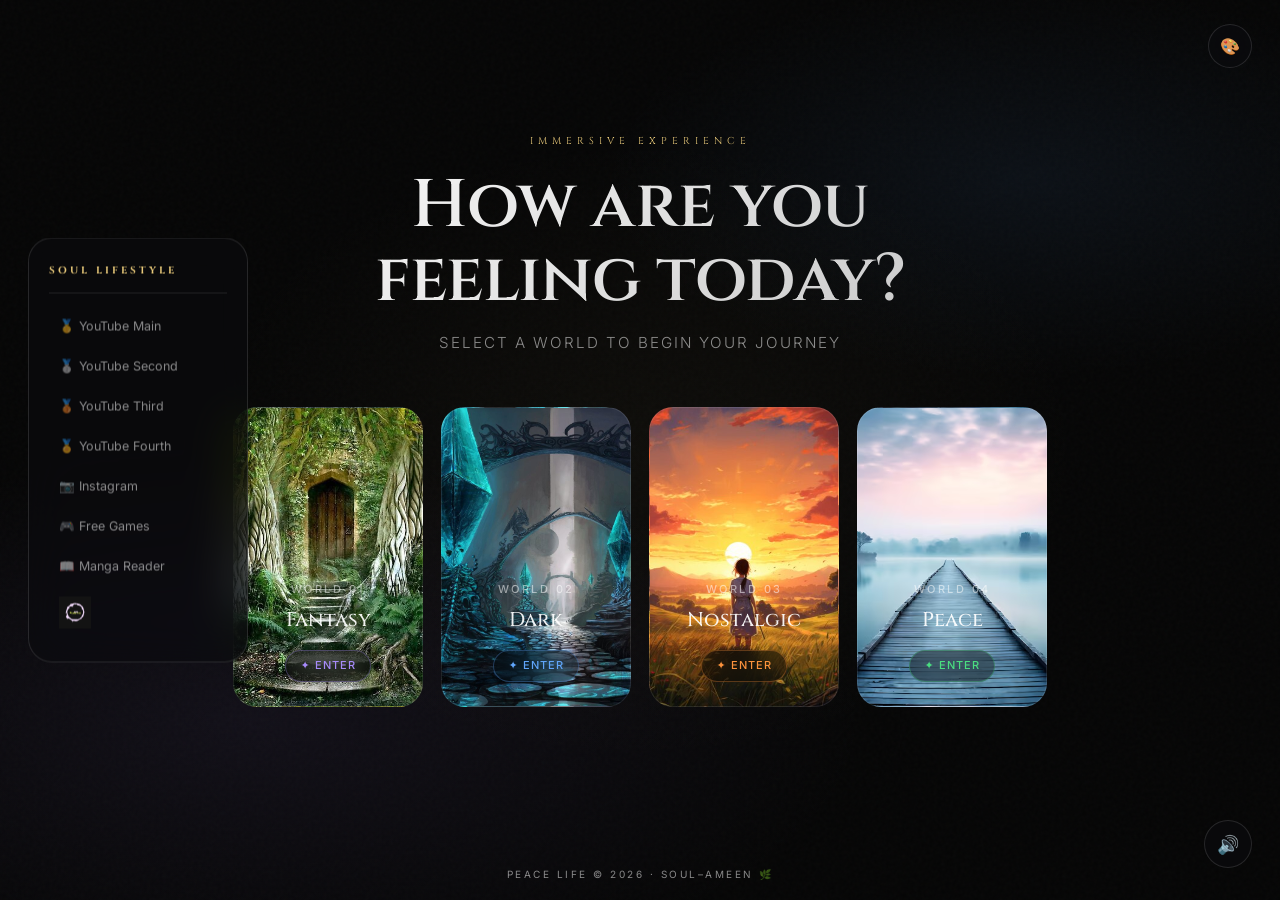
==== index.html @ 6ef2ff90 "added all files" ====
<!DOCTYPE html>
<html lang="en">
<head>
  <meta charset="UTF-8">
  <meta name="viewport" content="width=device-width, initial-scale=1.0">
  <meta name="description" content="Peace Life — Choose your immersive ambient world">
  <title>Peace Life | Choose Your World</title>
  <link rel="icon" type="image/x-icon" href="images/favicon.jpg">
  <link rel="stylesheet" href="css/style.css">
  <link rel="preconnect" href="https://fonts.googleapis.com">
  <link rel="preconnect" href="https://fonts.gstatic.com" crossorigin>
  <link href="https://fonts.googleapis.com/css2?family=Cinzel:wght@400;500;600&family=Inter:wght@300;400;500;600&display=swap" rel="stylesheet">
</head>
<body class="home">

<!-- ─── MENU BUTTON (Mobile/Tablet) ─── -->
<button id="menuToggle" class="menu-btn" aria-label="Open menu" aria-expanded="false">☰</button>

<!-- ─── OVERLAY ─── -->
<div class="sidebar-overlay" id="sidebarOverlay" aria-hidden="true"></div>

<!-- ─── SIDEBAR ─── -->
<nav class="sidebar" id="sidebar" aria-label="Creator links">
  <h3 class="creator-name">Soul Lifestyle</h3>
  <div class="creator-links">
    <a href="https://youtube.com/@soul_lifestyle0900?si=D5eU-UTFOijlOZ2i" target="_blank" rel="noopener">🥇 YouTube Main</a>
    <a href="https://youtube.com/@lumaeditz0?si=77iZ2Q3YeAnVu08e" target="_blank" rel="noopener">🥈 YouTube Second</a>
    <a href="https://youtube.com/@aftermidnightrain?si=vjDDWxsC6FSIyzOP" target="_blank" rel="noopener">🥉 YouTube Third</a>
    <a href="https://youtube.com/@steamforge0?si=GPSy1WMmRgZhQnv1" target="_blank" rel="noopener">🏅 YouTube Fourth</a>
    <a href="https://www.instagram.com/ameen_shaik_0900/" target="_blank" rel="noopener">📷 Instagram</a>
    <a href="https://www.instagram.com/gamegrid.gg/" target="_blank" rel="noopener">🎮 Free Games</a>
    <a href="https://soullibrary-v2.netlify.app" target="_blank" rel="noopener">📖 Manga Reader</a>
    <a href="https://youtube.com/@soul_lifestyle0900" target="_blank" rel="noopener">
      <img src="images/logo.png" class="logo" alt="Soul Lifestyle logo">
    </a>
  </div>
</nav>

<!-- ─── HERO ─── -->
<main class="home-hero" role="main">
  <span class="eyebrow">Immersive Experience</span>
  <h1 class="title">How are you<br>feeling today?</h1>
  <p class="subtitle">Select a world to begin your journey</p>

  <div class="doors" role="list">
    <a href="fantasy.html" class="door fantasy" role="listitem" aria-label="Enter Fantasy World">
      <div class="door-content">
        <span class="door-world">World 01</span>
        <span class="door-name">Fantasy</span>
        <span class="door-badge">✦ Enter</span>
      </div>
    </a>

    <a href="dark.html" class="door dark" role="listitem" aria-label="Enter Dark World">
      <div class="door-content">
        <span class="door-world">World 02</span>
        <span class="door-name">Dark</span>
        <span class="door-badge">✦ Enter</span>
      </div>
    </a>

    <a href="nostalgic.html" class="door nostalgic" role="listitem" aria-label="Enter Nostalgic World">
      <div class="door-content">
        <span class="door-world">World 03</span>
        <span class="door-name">Nostalgic</span>
        <span class="door-badge">✦ Enter</span>
      </div>
    </a>

    <a href="peace.html" class="door peace" role="listitem" aria-label="Enter Peace World">
      <div class="door-content">
        <span class="door-world">World 04</span>
        <span class="door-name">Peace</span>
        <span class="door-badge">✦ Enter</span>
      </div>
    </a>
  </div>
</main>

<!-- ─── HOME MUSIC ─── -->
<audio id="bgMusic" loop preload="none">
  <source src="music/home.mp3" type="audio/mpeg">
</audio>
<button id="musicToggle" class="audio-btn" aria-label="Toggle music">🔊</button>

<!-- ─── THEME ─── -->
<button id="themeToggle" class="theme-btn" aria-label="Change theme">🎨</button>

<!-- ─── PAGE TRANSITION ─── -->
<div id="pageFade" aria-hidden="true"></div>

<!-- ─── FOOTER ─── -->
<footer class="footer" role="contentinfo">
  <p>Peace Life © 2026 · SOUL–AMEEN 🌿</p>
</footer>

<script src="js/home-music.js" defer></script>
<script src="js/theme.js" defer></script>
<script src="js/transition.js" defer></script>
</body>
</html>
---- css/style.css ----
/* ═══════════════════════════════════════════════════════════════
   PEACE LIFE — PREMIUM IMMERSIVE PLATFORM
   Spotify × Netflix × Apple × Ambient Worlds
   ═══════════════════════════════════════════════════════════════ */

@import url('https://fonts.googleapis.com/css2?family=Cinzel:wght@400;500;600&family=Inter:wght@300;400;500;600&display=swap');

/* ───── DESIGN TOKENS ───── */
:root {
  /* Core Palette */
  --black: #050505;
  --surface: rgba(255,255,255,0.04);
  --surface-hover: rgba(255,255,255,0.09);
  --border: rgba(255,255,255,0.10);
  --border-strong: rgba(255,255,255,0.22);
  --text: rgba(255,255,255,0.92);
  --text-dim: rgba(255,255,255,0.52);
  --gold: #E8C97A;
  --gold-glow: rgba(232,201,122,0.25);

  /* World Accent Colors */
  --fantasy-color: #a78bfa;
  --dark-color: #60a5fa;
  --nostalgic-color: #fb923c;
  --peace-color: #4ade80;

  /* Glass */
  --glass: rgba(12,12,14,0.65);
  --glass-blur: blur(20px) saturate(180%);
  --glass-border: rgba(255,255,255,0.12);

  /* Easing */
  --ease-out: cubic-bezier(0.16,1,0.3,1);
  --ease-spring: cubic-bezier(0.34,1.56,0.64,1);

  /* Spacing */
  --radius-sm: 10px;
  --radius-md: 16px;
  --radius-lg: 24px;
  --radius-pill: 100px;

  /* Fonts */
  --font-display: 'Cinzel', serif;
  --font-body: 'Inter', system-ui, sans-serif;
}

/* ───── RESET & BASE ───── */
*, *::before, *::after {
  margin: 0;
  padding: 0;
  box-sizing: border-box;
  -webkit-tap-highlight-color: transparent;
}

html {
  height: 100%;
  font-size: 16px;
  scroll-behavior: smooth;
  -webkit-font-smoothing: antialiased;
}

body {
  min-height: 100vh;
  font-family: var(--font-body);
  background: var(--black);
  color: var(--text);
  overflow-x: hidden;
  line-height: 1.6;
}

img { max-width: 100%; height: auto; display: block; }

button {
  font-family: var(--font-body);
  cursor: pointer;
  border: none;
  background: none;
  color: inherit;
}

a { color: inherit; text-decoration: none; }

/* ═══════════════════════════════════════════════════════════════
   HOME PAGE — INDEX.HTML
   ═══════════════════════════════════════════════════════════════ */

body.home {
  display: flex;
  align-items: center;
  justify-content: center;
  /* overflow-x hidden prevents sidebar from causing horizontal scroll,
     but we do NOT hide overflow-y so the sidebar can slide in from the left
     without being clipped on tablet/mobile. */
  overflow-x: hidden;
  overflow-y: auto;
  position: relative;
  min-height: 100vh;
}

/* Ambient background gradient */
body.home::before {
  content: '';
  position: fixed;
  inset: 0;
  background:
    radial-gradient(ellipse 80% 50% at 20% 80%, rgba(167,139,250,0.08) 0%, transparent 60%),
    radial-gradient(ellipse 60% 40% at 80% 20%, rgba(96,165,250,0.07) 0%, transparent 55%),
    radial-gradient(ellipse 50% 50% at 50% 50%, rgba(232,201,122,0.04) 0%, transparent 70%),
    #050505;
  pointer-events: none;
  z-index: 0;
  animation: ambientShift 20s ease-in-out infinite alternate;
}

@keyframes ambientShift {
  0%   { opacity: 1; }
  50%  { opacity: 0.7; }
  100% { opacity: 1; }
}

/* Noise grain */
body.home::after {
  content: '';
  position: fixed;
  inset: 0;
  background-image: url("data:image/svg+xml,%3Csvg viewBox='0 0 256 256' xmlns='http://www.w3.org/2000/svg'%3E%3Cfilter id='noise'%3E%3CfeTurbulence type='fractalNoise' baseFrequency='0.9' numOctaves='4' stitchTiles='stitch'/%3E%3C/filter%3E%3Crect width='100%25' height='100%25' filter='url(%23noise)' opacity='1'/%3E%3C/svg%3E");
  opacity: 0.025;
  pointer-events: none;
  z-index: 0;
}

/* ── SIDEBAR ── */
.sidebar {
  position: fixed;
  left: 28px;
  top: 50%;
  transform: translateY(-50%);
  z-index: 100;
  width: 220px;
  padding: 24px 20px;
  background: var(--glass);
  backdrop-filter: var(--glass-blur);
  border: 1px solid var(--glass-border);
  border-radius: var(--radius-lg);
  display: flex;
  flex-direction: column;
  gap: 6px;
  opacity: 1;
  max-height: 80vh;
  overflow-y: auto;
  scrollbar-width: none;
}
.sidebar::-webkit-scrollbar { display: none; }

/* Desktop-only entry animation — scoped above 1024px so it never
   interferes with the mobile slide-in behaviour */
@media (min-width: 1025px) {
  .sidebar {
    opacity: 0;
    animation: sidebarEntry 0.8s var(--ease-out) 0.4s forwards;
  }
}

@keyframes sidebarEntry {
  from { opacity: 0; transform: translateY(-50%) translateX(-16px); }
  to   { opacity: 1; transform: translateY(-50%) translateX(0); }
}

.creator-name {
  font-family: var(--font-display);
  font-size: 10px;
  letter-spacing: 3px;
  text-transform: uppercase;
  color: var(--gold);
  padding-bottom: 14px;
  border-bottom: 1px solid var(--border);
  margin-bottom: 8px;
}

.creator-links { display: flex; flex-direction: column; gap: 2px; }

.creator-links a {
  display: flex;
  align-items: center;
  gap: 10px;
  padding: 9px 10px;
  border-radius: var(--radius-sm);
  font-size: 12.5px;
  color: var(--text-dim);
  font-weight: 400;
  transition: all 0.2s var(--ease-out);
  white-space: nowrap;
  overflow: hidden;
  text-overflow: ellipsis;
}

.creator-links a:hover {
  color: var(--text);
  background: var(--surface-hover);
  transform: translateX(3px);
}

.logo {
  width: 32px;
  height: 32px;
  object-fit: contain;
  transition: all 0.3s var(--ease-spring);
}
.logo:hover { transform: scale(1.1); filter: drop-shadow(0 0 8px var(--gold)); }

/* ── MENU BUTTON (Mobile) ── */
.menu-btn {
  position: fixed;
  top: 20px;
  left: 20px;
  z-index: 200;
  width: 44px;
  height: 44px;
  border-radius: var(--radius-sm);
  background: var(--glass);
  backdrop-filter: var(--glass-blur);
  border: 1px solid var(--glass-border);
  color: var(--text);
  font-size: 18px;
  display: none;
  align-items: center;
  justify-content: center;
  transition: all 0.2s;
}
.menu-btn:hover { background: var(--surface-hover); }

/* ── HERO CONTAINER ── */
.home-hero {
  position: relative;
  z-index: 10;
  text-align: center;
  padding: 40px 24px 100px;
  width: 100%;
  max-width: 900px;
  margin: 0 auto;
  animation: heroEntry 1.2s var(--ease-out) 0.1s both;
}

@keyframes heroEntry {
  from { opacity: 0; transform: translateY(32px); }
  to   { opacity: 1; transform: translateY(0); }
}

.eyebrow {
  font-family: var(--font-display);
  font-size: 10px;
  letter-spacing: 5px;
  color: var(--gold);
  text-transform: uppercase;
  margin-bottom: 20px;
  display: block;
}

.title {
  font-family: var(--font-display);
  font-size: clamp(2.4rem, 6vw, 4.2rem);
  font-weight: 600;
  line-height: 1.1;
  letter-spacing: -0.01em;
  background: linear-gradient(135deg, #fff 0%, rgba(255,255,255,0.75) 100%);
  -webkit-background-clip: text;
  -webkit-text-fill-color: transparent;
  background-clip: text;
  margin-bottom: 14px;
}

.subtitle {
  font-size: clamp(0.8rem, 2vw, 0.95rem);
  color: var(--text-dim);
  letter-spacing: 2px;
  text-transform: uppercase;
  margin-bottom: 52px;
  font-weight: 300;
}

/* ── WORLD DOORS ── */
.doors {
  display: flex;
  justify-content: center;
  align-items: stretch;
  gap: 18px;
  flex-wrap: wrap;
}

.door {
  position: relative;
  width: 190px;
  height: 300px;
  border-radius: var(--radius-lg);
  overflow: hidden;
  border: 1px solid var(--border);
  cursor: pointer;
  transition: transform 0.45s var(--ease-out), box-shadow 0.45s var(--ease-out), border-color 0.3s;
  text-decoration: none;
  display: block;
  background-size: cover;
  background-position: center;
  animation: doorEntry 0.9s var(--ease-out) both;
}

.door:nth-child(1) { animation-delay: 0.25s; }
.door:nth-child(2) { animation-delay: 0.35s; }
.door:nth-child(3) { animation-delay: 0.45s; }
.door:nth-child(4) { animation-delay: 0.55s; }

@keyframes doorEntry {
  from { opacity: 0; transform: translateY(40px) scale(0.95); }
  to   { opacity: 1; transform: translateY(0) scale(1); }
}

/* Door gradient overlay */
.door::before {
  content: '';
  position: absolute;
  inset: 0;
  background: linear-gradient(to bottom, rgba(0,0,0,0.15) 0%, rgba(0,0,0,0.72) 100%);
  z-index: 1;
  transition: opacity 0.3s;
}

/* Door shine on hover */
.door::after {
  content: '';
  position: absolute;
  inset: 0;
  background: linear-gradient(135deg, rgba(255,255,255,0.12) 0%, transparent 50%);
  opacity: 0;
  z-index: 2;
  transition: opacity 0.3s;
}

.door:hover {
  transform: translateY(-14px) scale(1.03);
}
.door:hover::after { opacity: 1; }

.door-content {
  position: absolute;
  bottom: 0;
  left: 0;
  right: 0;
  padding: 24px 18px;
  z-index: 3;
}

.door-world {
  display: inline-block;
  font-size: 11px;
  font-weight: 500;
  letter-spacing: 2.5px;
  text-transform: uppercase;
  color: var(--text-dim);
  margin-bottom: 6px;
}

.door-name {
  font-family: var(--font-display);
  font-size: 1.25rem;
  font-weight: 500;
  color: var(--text);
  display: block;
  margin-bottom: 14px;
}

.door-badge {
  display: inline-flex;
  align-items: center;
  gap: 6px;
  padding: 6px 14px;
  border-radius: var(--radius-pill);
  background: rgba(0,0,0,0.4);
  backdrop-filter: blur(12px);
  border: 1px solid var(--glass-border);
  font-size: 11px;
  font-weight: 500;
  letter-spacing: 1px;
  text-transform: uppercase;
  transition: all 0.25s;
}

.door:hover .door-badge {
  background: rgba(255,255,255,0.15);
}

/* World accent colors */
.fantasy { background-image: url('../images/doors/fantasy.jpg'); }
.fantasy:hover { box-shadow: 0 30px 60px rgba(167,139,250,0.35); border-color: rgba(167,139,250,0.4); }
.fantasy .door-badge { color: var(--fantasy-color); border-color: rgba(167,139,250,0.3); }

.dark { background-image: url('../images/doors/dark.jpg'); }
.dark:hover { box-shadow: 0 30px 60px rgba(96,165,250,0.35); border-color: rgba(96,165,250,0.4); }
.dark .door-badge { color: var(--dark-color); border-color: rgba(96,165,250,0.3); }

.nostalgic { background-image: url('../images/doors/nostalgic.jpg'); }
.nostalgic:hover { box-shadow: 0 30px 60px rgba(251,146,60,0.35); border-color: rgba(251,146,60,0.4); }
.nostalgic .door-badge { color: var(--nostalgic-color); border-color: rgba(251,146,60,0.3); }

.peace { background-image: url('../images/doors/peace.jpg'); }
.peace:hover { box-shadow: 0 30px 60px rgba(74,222,128,0.35); border-color: rgba(74,222,128,0.4); }
.peace .door-badge { color: var(--peace-color); border-color: rgba(74,222,128,0.3); }

/* ── FLOATING CONTROLS (Home) ── */
.audio-btn {
  position: fixed;
  bottom: 32px;
  right: 28px;
  z-index: 100;
  width: 48px;
  height: 48px;
  border-radius: 50%;
  background: var(--glass);
  backdrop-filter: var(--glass-blur);
  border: 1px solid var(--glass-border);
  font-size: 18px;
  display: flex;
  align-items: center;
  justify-content: center;
  transition: all 0.25s var(--ease-out);
}
.audio-btn:hover { background: var(--surface-hover); transform: scale(1.1); box-shadow: 0 8px 24px rgba(0,0,0,0.4); }

.theme-btn {
  position: fixed;
  top: 24px;
  right: 28px;
  z-index: 100;
  width: 44px;
  height: 44px;
  border-radius: 50%;
  background: var(--glass);
  backdrop-filter: var(--glass-blur);
  border: 1px solid var(--glass-border);
  font-size: 16px;
  display: flex;
  align-items: center;
  justify-content: center;
  transition: all 0.3s var(--ease-spring);
}
.theme-btn:hover { background: var(--surface-hover); transform: rotate(20deg) scale(1.1); }

/* ── FOOTER ── */
.footer {
  position: fixed;
  bottom: 18px;
  left: 50%;
  transform: translateX(-50%);
  font-size: 10px;
  letter-spacing: 2.5px;
  text-transform: uppercase;
  color: var(--text-dim);
  z-index: 50;
  pointer-events: none;
  white-space: nowrap;
}
.footer p { color: inherit; }

/* ── PAGE TRANSITION ── */
#pageFade {
  position: fixed;
  inset: 0;
  background: #050505;
  z-index: 9999;
  pointer-events: none;
  opacity: 0;
  transition: opacity 0.55s var(--ease-out);
}
#pageFade.active { opacity: 1; }

/* ── THEME SYSTEM ── */
/* THEMES - Fixed specificity */
/* NOTE: theme.js now preserves existing classes (e.g. "home"), so themes */
/* coexist with layout classes. These rules only set background color/gradient. */
body.dark { background: #050505; }
body.sunset { background: linear-gradient(to bottom, #ff7e5f, #feb47b); }
body.night { background: linear-gradient(to bottom, #0f2027, #203a43, #2c5364); }
body.nature { background: linear-gradient(to bottom, #134e5e, #71b280); }

/* Ensure home layout is never broken by a theme class */
body.home { display: flex; align-items: center; justify-content: center; }

body.dark .footer {
color: gold;
}

body.sunset .footer {
color: #2b2b2b;
}

body.night .footer {
color: #9fd3ff;
}

body.nature .footer {
color: #eaffd0;
}

/* OCEAN */

body.ocean {
background: linear-gradient(
to bottom,
#0f2027,
#2c5364,
#4facfe
);
}

/* CYBERPUNK */

body.cyberpunk {
background: linear-gradient(
to bottom,
#ff00cc,
#333399
);
}

/* FOREST */

body.forest {
background: linear-gradient(
to bottom,
#134e5e,
#2c7744
);
}

/* MIDNIGHT */

body.midnight {
background: linear-gradient(
to bottom,
#000000,
#0f2027
);
}

/* LAVA */

body.lava {
background: linear-gradient(
to bottom,
#200000,
#ff3c00
);
}

/* AURORA */

body.aurora {
background: linear-gradient(
to bottom,
#0f2027,
#00c9ff,
#92fe9d
);
}
/* ═══════════════════════════════════════════════════════════════
   VIDEO WORLD PAGES
   ═══════════════════════════════════════════════════════════════ */

body.video-page {
  overflow: hidden;
  display: block;
  padding: 0;
  background: #000;
}

/* Fullscreen video */
#bgVideo {
  position: fixed;
  inset: 0;
  width: 100vw;
  height: 100vh;
  object-fit: cover;
  z-index: 0;
}

/* Cinematic overlay */
.video-cinematic {
  position: fixed;
  inset: 0;
  background:
    linear-gradient(to top, rgba(0,0,0,0.6) 0%, transparent 30%),
    linear-gradient(to bottom, rgba(0,0,0,0.35) 0%, transparent 20%);
  z-index: 1;
  pointer-events: none;
}

/* ── WORLD LOADER ── */
.loader {
  position: fixed;
  inset: 0;
  background: #000;
  z-index: 9998;
  display: flex;
  flex-direction: column;
  align-items: center;
  justify-content: center;
  gap: 24px;
  transition: opacity 0.7s var(--ease-out);
}
.loader.hidden { opacity: 0; pointer-events: none; }

.loader-ring {
  width: 52px;
  height: 52px;
  border: 2px solid rgba(255,255,255,0.08);
  border-top-color: var(--gold);
  border-radius: 50%;
  animation: spin 1s linear infinite;
}
@keyframes spin { to { transform: rotate(360deg); } }

.loader-text {
  font-family: var(--font-display);
  font-size: 11px;
  letter-spacing: 4px;
  text-transform: uppercase;
  color: var(--text-dim);
  animation: pulse 2s ease-in-out infinite;
}
@keyframes pulse { 0%,100%{opacity:0.4} 50%{opacity:1} }

/* ── VIDEO NAME DISPLAY ── */
.video-info {
  position: fixed;
  bottom: 120px;
  left: 50%;
  transform: translateX(-50%);
  z-index: 10;
  text-align: center;
  pointer-events: none;
}

.video-name-label {
  font-size: 10px;
  letter-spacing: 3px;
  text-transform: uppercase;
  color: var(--text-dim);
  display: block;
  margin-bottom: 4px;
}

#videoName {
  font-family: var(--font-display);
  font-size: 1.1rem;
  font-weight: 500;
  color: var(--text);
  text-shadow: 0 2px 20px rgba(0,0,0,0.8);
  display: block;
}

/* ── CONTROL BAR ── */
.control-bar {
  position: fixed;
  bottom: 36px;
  left: 50%;
  transform: translateX(-50%);
  z-index: 20;
  display: flex;
  justify-content: center;
  pointer-events: none;
}

.controls {
  display: flex;
  align-items: center;
  gap: 6px;
  padding: 10px 16px;
  border-radius: var(--radius-pill);
  background: rgba(8,8,10,0.72);
  backdrop-filter: var(--glass-blur);
  border: 1px solid var(--border);
  pointer-events: all;
  box-shadow: 0 8px 32px rgba(0,0,0,0.5), inset 0 1px 0 rgba(255,255,255,0.06);
}

.controls button {
  width: 44px;
  height: 44px;
  border-radius: 50%;
  font-size: 18px;
  display: flex;
  align-items: center;
  justify-content: center;
  color: var(--text);
  transition: all 0.2s var(--ease-out);
  opacity: 0.7;
}
.controls button:hover {
  opacity: 1;
  background: var(--surface-hover);
  transform: scale(1.12);
}

.ctrl-play {
  width: 52px !important;
  height: 52px !important;
  background: rgba(255,255,255,0.12) !important;
  font-size: 20px !important;
  opacity: 1 !important;
}
.ctrl-play:hover { background: rgba(255,255,255,0.22) !important; }

/* ── BACK BUTTON ── */
.back-btn {
  position: fixed;
  top: 24px;
  left: 28px;
  z-index: 30;
  display: flex;
  align-items: center;
  gap: 8px;
  padding: 10px 18px;
  border-radius: var(--radius-pill);
  background: rgba(8,8,10,0.65);
  backdrop-filter: var(--glass-blur);
  border: 1px solid var(--border);
  font-size: 13px;
  font-weight: 500;
  color: var(--text);
  transition: all 0.25s var(--ease-out);
}
.back-btn:hover {
  background: rgba(255,255,255,0.1);
  transform: translateX(-3px);
  border-color: var(--border-strong);
}

/* ── MUSIC PAGE BUTTON ── */
.music-page-btn {
  position: fixed;
  bottom: 36px;
  right: 28px;
  z-index: 20;
  display: flex;
  align-items: center;
  gap: 8px;
  padding: 11px 20px;
  border-radius: var(--radius-pill);
  background: rgba(8,8,10,0.72);
  backdrop-filter: var(--glass-blur);
  border: 1px solid var(--border);
  font-size: 13px;
  font-weight: 500;
  color: var(--text);
  transition: all 0.25s var(--ease-out);
}
.music-page-btn:hover {
  background: rgba(255,255,255,0.1);
  transform: translateY(-2px);
  border-color: var(--border-strong);
}

/* ── LOCK MODE ── */
.locked .control-bar,
.locked .back-btn,
.locked .music-page-btn,
.locked .video-info { opacity: 0; pointer-events: none; transition: opacity 0.4s; }

.unlock-btn {
  position: fixed;
  bottom: 50%;
  left: 50%;
  transform: translate(-50%, 50%);
  z-index: 9999;
  padding: 12px 24px;
  border-radius: var(--radius-pill);
  background: rgba(0,0,0,0.7);
  backdrop-filter: var(--glass-blur);
  border: 1px solid var(--border-strong);
  color: var(--text);
  font-size: 14px;
  font-weight: 500;
  cursor: pointer;
  opacity: 0;
  pointer-events: none;
  transition: opacity 0.3s;
}
.unlock-btn.show { opacity: 1; pointer-events: all; }

/* ═══════════════════════════════════════════════════════════════
   MUSIC WORLD — SPOTIFY-LEVEL PLAYER
   ═══════════════════════════════════════════════════════════════ */

body.music-world {
  display: grid;
  grid-template-columns: 280px 1fr;
  grid-template-rows: 1fr;
  height: 100vh;
  overflow: hidden;
  background:
    radial-gradient(ellipse 60% 50% at 20% 70%, rgba(232,201,122,0.06) 0%, transparent 55%),
    radial-gradient(ellipse 50% 40% at 80% 30%, rgba(96,165,250,0.05) 0%, transparent 55%),
    #080808;
}

/* ── PLAYLIST SIDEBAR ── */
.music-sidebar {
  grid-row: 1;
  grid-column: 1;
  display: flex;
  flex-direction: column;
  background: rgba(0,0,0,0.6);
  border-right: 1px solid var(--border);
  overflow: hidden;
  height: 100vh;
}

.sidebar-header {
  padding: 28px 22px 18px;
  border-bottom: 1px solid var(--border);
  flex-shrink: 0;
  display: flex;
  align-items: center;
  justify-content: space-between;
}

.sidebar-title {
  font-family: var(--font-display);
  font-size: 11px;
  letter-spacing: 3px;
  text-transform: uppercase;
  color: var(--gold);
}

.track-count {
  font-size: 11px;
  color: var(--text-dim);
}

/* Search Bar */
.search-wrap {
  padding: 14px 16px;
  flex-shrink: 0;
  border-bottom: 1px solid var(--border);
}
.search-box {
  width: 100%;
  background: var(--surface);
  border: 1px solid var(--border);
  border-radius: var(--radius-sm);
  padding: 9px 14px;
  color: var(--text);
  font-size: 13px;
  font-family: var(--font-body);
  outline: none;
  transition: all 0.2s;
}
.search-box::placeholder { color: var(--text-dim); }
.search-box:focus {
  border-color: rgba(232,201,122,0.35);
  background: rgba(255,255,255,0.06);
}

/* Playlist */
.playlist {
  flex: 1;
  overflow-y: auto;
  padding: 10px 10px 20px;
  scrollbar-width: thin;
  scrollbar-color: rgba(255,255,255,0.15) transparent;
}
.playlist::-webkit-scrollbar { width: 4px; }
.playlist::-webkit-scrollbar-thumb { background: rgba(255,255,255,0.15); border-radius: 4px; }

.song {
  display: flex;
  align-items: center;
  gap: 12px;
  padding: 9px 12px;
  border-radius: var(--radius-sm);
  cursor: pointer;
  transition: all 0.18s var(--ease-out);
  border: 1px solid transparent;
}
.song:hover { background: var(--surface-hover); }

.song.active {
  background: rgba(232,201,122,0.08);
  border-color: rgba(232,201,122,0.18);
}

.song-number {
  font-size: 11px;
  color: var(--text-dim);
  width: 22px;
  flex-shrink: 0;
  text-align: right;
}
.song.active .song-number { color: var(--gold); }

.song-info { flex: 1; min-width: 0; }

.song-name {
  font-size: 13px;
  font-weight: 500;
  color: var(--text);
  white-space: nowrap;
  overflow: hidden;
  text-overflow: ellipsis;
  display: block;
}
.song.active .song-name { color: var(--gold); }

/* Equalizer bars when active */
.song-eq {
  display: flex;
  align-items: flex-end;
  gap: 2px;
  height: 14px;
  opacity: 0;
  flex-shrink: 0;
}
.song.active .song-eq { opacity: 1; }
.eq-bar {
  width: 2px;
  background: var(--gold);
  border-radius: 1px;
  animation: eqBounce 0.8s ease-in-out infinite alternate;
}
.eq-bar:nth-child(1) { height: 40%; animation-delay: 0s; }
.eq-bar:nth-child(2) { height: 80%; animation-delay: 0.15s; }
.eq-bar:nth-child(3) { height: 60%; animation-delay: 0.3s; }
@keyframes eqBounce {
  0%   { transform: scaleY(0.4); }
  100% { transform: scaleY(1); }
}

/* ── MAIN PLAYER ── */
.music-player {
  grid-row: 1;
  grid-column: 2;
  display: flex;
  flex-direction: column;
  align-items: center;
  justify-content: center;
  gap: 0;
  padding: 40px;
  height: 100vh;
  overflow-y: auto;
  position: relative;
}

/* Dynamic background blur from cover */
.player-bg-blur {
  position: absolute;
  inset: -40px;
  background-size: cover;
  background-position: center;
  filter: blur(80px) saturate(1.5);
  opacity: 0.1;
  pointer-events: none;
  transition: background-image 0.8s;
  z-index: 0;
}

.player-inner {
  position: relative;
  z-index: 1;
  display: flex;
  flex-direction: column;
  align-items: center;
  gap: 32px;
  width: 100%;
  max-width: 440px;
}

/* ── COVER ART ── */
.cover-wrap {
  position: relative;
  width: clamp(200px, 35vw, 320px);
  aspect-ratio: 1;
}

#cover {
  width: 100%;
  height: 100%;
  object-fit: cover;
  border-radius: var(--radius-md);
  box-shadow:
    0 0 0 1px rgba(255,255,255,0.08),
    0 30px 80px rgba(0,0,0,0.7),
    0 0 60px rgba(232,201,122,0.12);
  transition: all 0.6s var(--ease-out);
  display: block;
}
#cover:hover { transform: scale(1.02); }

/* Spinning disc when playing */
.cover-disc {
  position: absolute;
  bottom: -14px;
  right: -14px;
  width: 60px;
  height: 60px;
  border-radius: 50%;
  background: radial-gradient(circle, #222 30%, #111 100%);
  border: 3px solid var(--border);
  animation: spinDisc 4s linear infinite paused;
  box-shadow: 0 4px 12px rgba(0,0,0,0.5);
}
.cover-disc::after {
  content: '';
  position: absolute;
  top: 50%;
  left: 50%;
  transform: translate(-50%,-50%);
  width: 10px;
  height: 10px;
  border-radius: 50%;
  background: #050505;
  border: 1px solid rgba(255,255,255,0.15);
}
body.playing .cover-disc { animation-play-state: running; }
@keyframes spinDisc { to { transform: rotate(360deg); } }

/* ── TRACK INFO ── */
.track-meta { text-align: center; width: 100%; }

.track-title {
  font-family: var(--font-display);
  font-size: 1.5rem;
  font-weight: 500;
  color: var(--text);
  margin-bottom: 6px;
  white-space: nowrap;
  overflow: hidden;
  text-overflow: ellipsis;
}

.track-artist {
  font-size: 13px;
  color: var(--text-dim);
  letter-spacing: 1px;
  text-transform: uppercase;
}

/* ── PROGRESS ── */
.progress-section { width: 100%; }

.progress-wrap {
  position: relative;
  height: 4px;
  background: rgba(255,255,255,0.1);
  border-radius: 4px;
  cursor: pointer;
  margin-bottom: 10px;
  transition: height 0.2s;
}
.progress-wrap:hover { height: 6px; }

.progress-fill {
  position: absolute;
  left: 0;
  top: 0;
  height: 100%;
  background: linear-gradient(90deg, var(--gold) 0%, rgba(232,201,122,0.8) 100%);
  border-radius: 4px;
  pointer-events: none;
  transition: width 0.1s linear;
}

.progress-thumb {
  position: absolute;
  top: 50%;
  transform: translate(-50%, -50%) scale(0);
  width: 14px;
  height: 14px;
  background: #fff;
  border-radius: 50%;
  pointer-events: none;
  transition: transform 0.2s var(--ease-spring);
  box-shadow: 0 2px 8px rgba(0,0,0,0.4);
}
.progress-wrap:hover .progress-thumb { transform: translate(-50%,-50%) scale(1); }

#progressBar {
  position: absolute;
  inset: -8px 0;
  width: 100%;
  opacity: 0;
  cursor: pointer;
  -webkit-appearance: none;
}

.time-row {
  display: flex;
  justify-content: space-between;
  font-size: 11px;
  color: var(--text-dim);
  font-variant-numeric: tabular-nums;
}

/* ── PLAYER CONTROLS ── */
.player-controls {
  display: flex;
  align-items: center;
  gap: 6px;
  width: 100%;
  justify-content: center;
}

.ctrl-btn {
  width: 44px;
  height: 44px;
  border-radius: 50%;
  display: flex;
  align-items: center;
  justify-content: center;
  font-size: 18px;
  color: var(--text-dim);
  transition: all 0.2s var(--ease-out);
}
.ctrl-btn:hover { color: var(--text); background: var(--surface-hover); transform: scale(1.1); }

.ctrl-btn.active-mode { color: var(--gold); }

.ctrl-play-main {
  width: 60px !important;
  height: 60px !important;
  font-size: 22px !important;
  background: var(--text) !important;
  color: var(--black) !important;
  border-radius: 50%;
  box-shadow: 0 4px 20px rgba(255,255,255,0.2);
  margin: 0 8px;
  transition: all 0.25s var(--ease-spring) !important;
}
.ctrl-play-main:hover {
  transform: scale(1.08) !important;
  box-shadow: 0 6px 28px rgba(255,255,255,0.3);
}

/* ── FAV BUTTON ── */
#favBtn {
  font-size: 20px;
  transition: all 0.25s var(--ease-spring);
}
#favBtn:hover { transform: scale(1.2); }
#favBtn.favorited { color: var(--gold); filter: drop-shadow(0 0 8px var(--gold-glow)); }

/* ── VOLUME ── */
.volume-row {
  display: flex;
  align-items: center;
  gap: 12px;
  width: 100%;
}

.vol-icon { font-size: 16px; color: var(--text-dim); flex-shrink: 0; }
.vol-max  { font-size: 11px; color: var(--text-dim); flex-shrink: 0; }

#volumeControl {
  flex: 1;
  -webkit-appearance: none;
  height: 4px;
  background: rgba(255,255,255,0.15);
  border-radius: 4px;
  outline: none;
  cursor: pointer;
}
#volumeControl::-webkit-slider-thumb {
  -webkit-appearance: none;
  width: 14px;
  height: 14px;
  border-radius: 50%;
  background: #fff;
  box-shadow: 0 2px 6px rgba(0,0,0,0.3);
  cursor: pointer;
}

#volumeValue {
  font-size: 11px;
  color: var(--text-dim);
  width: 28px;
  text-align: right;
  font-variant-numeric: tabular-nums;
}

/* ── TOP ACTIONS ── */
.music-top {
  position: fixed;
  top: 0;
  left: 280px;
  right: 0;
  padding: 20px 32px;
  display: flex;
  align-items: center;
  justify-content: space-between;
  z-index: 50;
  pointer-events: none;
}
.music-top > * { pointer-events: all; }

.favorites-top-btn {
  display: flex;
  align-items: center;
  gap: 8px;
  padding: 9px 18px;
  border-radius: var(--radius-pill);
  background: var(--glass);
  backdrop-filter: var(--glass-blur);
  border: 1px solid var(--border);
  font-size: 13px;
  font-weight: 500;
  color: var(--text);
  transition: all 0.25s;
}
.favorites-top-btn:hover {
  background: var(--surface-hover);
  border-color: rgba(232,201,122,0.3);
}

/* ═══════════════════════════════════════════════════════════════
   SHARED UTILITIES
   ═══════════════════════════════════════════════════════════════ */

.glass {
  background: var(--glass);
  backdrop-filter: var(--glass-blur);
  border: 1px solid var(--glass-border);
}

/* Sidebar overlay for mobile — sits between page content and sidebar */
.sidebar-overlay {
  position: fixed;
  inset: 0;
  background: rgba(0,0,0,0.6);
  backdrop-filter: blur(4px);
  z-index: 140; /* below sidebar (150) and menu btn (200), above everything else */
  opacity: 0;
  pointer-events: none;
  transition: opacity 0.3s;
  /* Only relevant on mobile/tablet — hidden on desktop via JS not showing it */
}
.sidebar-overlay.active { opacity: 1; pointer-events: all; }

/* Rotate message */
#rotateMessage {
  display: none;
  position: fixed;
  inset: 0;
  background: #000;
  z-index: 9999;
  align-items: center;
  justify-content: center;
  text-align: center;
  font-size: 18px;
  flex-direction: column;
  gap: 16px;
}

/* ═══════════════════════════════════════════════════════════════
   RESPONSIVE — MOBILE FIRST
   ═══════════════════════════════════════════════════════════════ */

/* Tablet / Small Desktop */
@media (max-width: 1024px) {
  /* ── Sidebar becomes a full-height slide-in drawer ── */
  .sidebar {
    /* Override the desktop positioning entirely */
    left: 0;
    top: 0;
    height: 100vh;
    height: 100dvh;
    width: 270px;
    max-height: none;
    border-radius: 0 var(--radius-lg) var(--radius-lg) 0;
    /* Hidden off-screen to the left via transform (more reliable than left:-300px
       because it doesn't fight with the animation's transform fill) */
    transform: translateX(-100%);
    /* Ensure animation is fully cancelled on mobile */
    animation: none;
    opacity: 1;
    /* Smooth slide transition */
    transition: transform 0.35s var(--ease-out), box-shadow 0.35s var(--ease-out);
    z-index: 150;
    box-shadow: none;
  }

  /* When active, slide in */
  .sidebar.active {
    transform: translateX(0);
    box-shadow: 4px 0 40px rgba(0,0,0,0.6);
  }

  /* Show the hamburger button */
  .menu-btn { display: flex; }

  /* Music */
  body.music-world {
    grid-template-columns: 240px 1fr;
  }
  .music-top { left: 240px; }
}

/* Mobile */
@media (max-width: 768px) {
  /* Home page: allow scrolling so all cards are reachable */
  body.home {
    overflow-y: auto;
    align-items: flex-start;
    padding-bottom: 80px;
  }
  .home-hero { padding: 100px 20px 80px; }

  .doors { flex-direction: column; align-items: center; gap: 14px; }
  .door { width: min(88%, 300px); height: 200px; }
  .door:hover { transform: translateY(-8px) scale(1.02); }

  /* Video controls */
  .control-bar { bottom: 24px; }
  .back-btn { top: 18px; left: 16px; padding: 9px 14px; font-size: 12px; }
  .music-page-btn { bottom: 24px; right: 16px; padding: 9px 16px; font-size: 12px; }
  .video-info { bottom: 90px; }

  /* Music layout */
  body.music-world {
    grid-template-columns: 1fr;
    grid-template-rows: 45vh 1fr;
    height: auto;
    min-height: 100vh;
    overflow-y: auto;
  }
  .music-sidebar {
    grid-row: 1;
    grid-column: 1;
    height: 45vh;
    border-right: none;
    border-bottom: 1px solid var(--border);
  }
  .music-player {
    grid-row: 2;
    grid-column: 1;
    padding: 28px 24px 80px;
    height: auto;
  }
  .music-top { left: 0; }
  .cover-wrap { width: min(75%, 260px); }

  /* Footer */
  .footer { font-size: 9px; }
}

/* Small phones */
@media (max-width: 480px) {
  .title { font-size: 2rem; }
  .door { height: 170px; }
  .controls button { width: 38px; height: 38px; font-size: 16px; }
  .ctrl-play { width: 46px !important; height: 46px !important; font-size: 18px !important; }
}

/* Large screens / TV */
@media (min-width: 1600px) {
  .door { width: 220px; height: 350px; }
  .title { font-size: 5rem; }
  .music-sidebar { width: 320px; }
  body.music-world { grid-template-columns: 320px 1fr; }
  .music-top { left: 320px; }
  #cover { width: 380px; }
  .ctrl-play-main { width: 72px !important; height: 72px !important; font-size: 26px !important; }
}

/* Touch devices */
@media (hover: none) {
  .door:hover { transform: none; }
  .door:active { transform: scale(0.97); opacity: 0.9; }
}

/* Landscape phone — keep hero visible without big scroll */
@media (max-width: 900px) and (orientation: landscape) {
  body.home {
    align-items: flex-start;
    overflow-y: auto;
  }
  .home-hero { padding: 70px 20px 60px; }
  .doors { flex-direction: row; flex-wrap: wrap; justify-content: center; gap: 12px; }
  .door { width: 150px; height: 170px; }
  #bgVideo { width: 100vw; height: 100vh; object-fit: cover; }
}

/* Focus states - accessibility */
button:focus-visible, a:focus-visible {
  outline: 2px solid var(--gold);
  outline-offset: 3px;
  border-radius: var(--radius-sm);
}

/* ───────── PREMIUM DOOR HOVER UPGRADE ───────── */

/* Smooth hover motion */
.door {
  transition:
    transform 0.45s var(--ease-out),
    box-shadow 0.45s var(--ease-out),
    border-color 0.3s,
    filter 0.3s;
}

/* Main hover lift + zoom */
.door:hover {
  transform: translateY(-16px) scale(1.05);
  filter: brightness(1.1);
}

/* Glow pulse effect */
.door::after {
  content: '';
  position: absolute;
  inset: 0;
  border-radius: inherit;
  opacity: 0;
  transition: opacity 0.3s;
  pointer-events: none;
}

/* Glow per world */
.fantasy:hover {
  box-shadow:
    0 30px 60px rgba(167,139,250,0.35),
    0 0 40px rgba(167,139,250,0.25);
}

.dark:hover {
  box-shadow:
    0 30px 60px rgba(96,165,250,0.35),
    0 0 40px rgba(96,165,250,0.25);
}

.nostalgic:hover {
  box-shadow:
    0 30px 60px rgba(251,146,60,0.35),
    0 0 40px rgba(251,146,60,0.25);
}

.peace:hover {
  box-shadow:
    0 30px 60px rgba(74,222,128,0.35),
    0 0 40px rgba(74,222,128,0.25);
}

/* Badge animation */
.door-badge {
  transition:
    transform 0.3s var(--ease-spring),
    background 0.3s;
}

.door:hover .door-badge {
  transform: translateY(-4px) scale(1.08);
  background: rgba(255,255,255,0.18);
}

/* Title zoom effect */
.door-name {
  transition: transform 0.3s;
}

.door:hover .door-name {
  transform: scale(1.08);
}

/* ───────── TRUE DOOR HOVER (SURFACE ONLY) ───────── */

.door {
  position: relative;
  transform-style: preserve-3d;

  transition:
    transform 0.4s var(--ease-out),
    box-shadow 0.4s var(--ease-out),
    border-color 0.3s,
    filter 0.3s;
}

/* Door lift + depth */
.door:hover {
  transform:
    translateY(-14px)
    scale(1.04)
    rotateX(2deg);

  filter: brightness(1.08);
}

/* EDGE GLOW */
.door:hover {
  box-shadow:
    0 30px 60px rgba(0,0,0,0.6),
    0 0 0 1px rgba(255,255,255,0.15);
}

/* LIGHT SWEEP EFFECT */
.door::before {
  content: '';
  position: absolute;
  inset: 0;

  background:
    linear-gradient(
      120deg,
      transparent 20%,
      rgba(255,255,255,0.15) 40%,
      transparent 60%
    );

  transform: translateX(-120%);
  transition: transform 0.6s ease;
  pointer-events: none;
}

.door:hover::before {
  transform: translateX(120%);
}

/* SOFT FLOOR GLOW UNDER DOOR */
.door::after {
  content: '';
  position: absolute;

  bottom: -18px;
  left: 50%;

  width: 70%;
  height: 24px;

  background: radial-gradient(
    ellipse at center,
    rgba(255,255,255,0.12),
    transparent 70%
  );

  transform: translateX(-50%);
  opacity: 0;
  transition: opacity 0.3s;
}

.door:hover::after {
  opacity: 1;
}

/* ── MUSIC BUTTON FIX ── */
.music-page-btn {
  position: fixed;
  right: 16px;

  /* Move ABOVE control bar */
  bottom: 90px;   /* adjust if needed */

  z-index: 60;
}

/* Extra safety for very small phones */
@media (max-width: 420px) {
  .music-page-btn {
    bottom: 100px;
    right: 14px;
  }
}
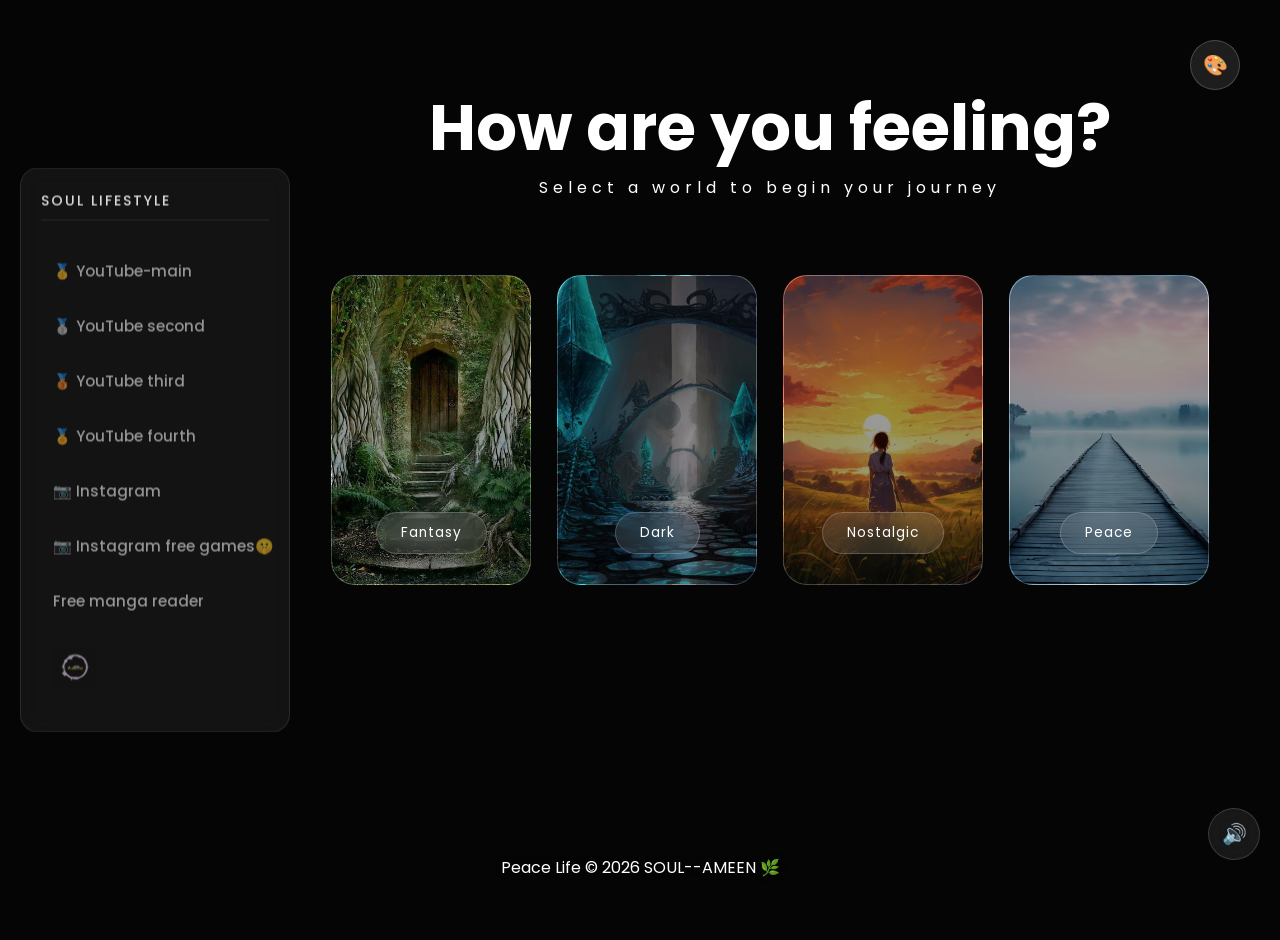
==== commit 1aeed99e: "new added" ====
--- a/index.html
+++ b/index.html
@@ -1,101 +1,115 @@
 <!DOCTYPE html>
 <html lang="en">
 <head>
-  <meta charset="UTF-8">
-  <meta name="viewport" content="width=device-width, initial-scale=1.0">
-  <meta name="description" content="Peace Life — Choose your immersive ambient world">
-  <title>Peace Life | Choose Your World</title>
-  <link rel="icon" type="image/x-icon" href="images/favicon.jpg">
-  <link rel="stylesheet" href="css/style.css">
-  <link rel="preconnect" href="https://fonts.googleapis.com">
-  <link rel="preconnect" href="https://fonts.gstatic.com" crossorigin>
-  <link href="https://fonts.googleapis.com/css2?family=Cinzel:wght@400;500;600&family=Inter:wght@300;400;500;600&display=swap" rel="stylesheet">
+    <link rel="icon" type="image/x-icon"
+href="images/favicon.jpg">
+
+    <meta charset="UTF-8">
+    <meta name="viewport" content="width=device-width, initial-scale=1.0">
+    <title>Peace Life | Choose Your Mood</title>
+    <link rel="stylesheet" href="css/style.css">
+    <link href="https://fonts.googleapis.com/css2?family=Poppins:wght@300;500&display=swap" rel="stylesheet">
 </head>
-<body class="home">
+<body>
+<button id="menuToggle" class="menu-btn">
 
-<!-- ─── MENU BUTTON (Mobile/Tablet) ─── -->
-<button id="menuToggle" class="menu-btn" aria-label="Open menu" aria-expanded="false">☰</button>
+☰
 
-<!-- ─── OVERLAY ─── -->
-<div class="sidebar-overlay" id="sidebarOverlay" aria-hidden="true"></div>
+</button>
+<!-- SIDEBAR -->
 
-<!-- ─── SIDEBAR ─── -->
-<nav class="sidebar" id="sidebar" aria-label="Creator links">
-  <h3 class="creator-name">Soul Lifestyle</h3>
-  <div class="creator-links">
-    <a href="https://youtube.com/@soul_lifestyle0900?si=D5eU-UTFOijlOZ2i" target="_blank" rel="noopener">🥇 YouTube Main</a>
-    <a href="https://youtube.com/@lumaeditz0?si=77iZ2Q3YeAnVu08e" target="_blank" rel="noopener">🥈 YouTube Second</a>
-    <a href="https://youtube.com/@aftermidnightrain?si=vjDDWxsC6FSIyzOP" target="_blank" rel="noopener">🥉 YouTube Third</a>
-    <a href="https://youtube.com/@steamforge0?si=GPSy1WMmRgZhQnv1" target="_blank" rel="noopener">🏅 YouTube Fourth</a>
-    <a href="https://www.instagram.com/ameen_shaik_0900/" target="_blank" rel="noopener">📷 Instagram</a>
-    <a href="https://www.instagram.com/gamegrid.gg/" target="_blank" rel="noopener">🎮 Free Games</a>
-    <a href="https://soullibrary-v2.netlify.app" target="_blank" rel="noopener">📖 Manga Reader</a>
-    <a href="https://youtube.com/@soul_lifestyle0900" target="_blank" rel="noopener">
-      <img src="images/logo.png" class="logo" alt="Soul Lifestyle logo">
-    </a>
-  </div>
-</nav>
+<div class="sidebar glass">
 
-<!-- ─── HERO ─── -->
-<main class="home-hero" role="main">
-  <span class="eyebrow">Immersive Experience</span>
-  <h1 class="title">How are you<br>feeling today?</h1>
-  <p class="subtitle">Select a world to begin your journey</p>
+<h3 class="creator-name">
 
-  <div class="doors" role="list">
-    <a href="fantasy.html" class="door fantasy" role="listitem" aria-label="Enter Fantasy World">
-      <div class="door-content">
-        <span class="door-world">World 01</span>
-        <span class="door-name">Fantasy</span>
-        <span class="door-badge">✦ Enter</span>
-      </div>
-    </a>
+SOUL LIFESTYLE
 
-    <a href="dark.html" class="door dark" role="listitem" aria-label="Enter Dark World">
-      <div class="door-content">
-        <span class="door-world">World 02</span>
-        <span class="door-name">Dark</span>
-        <span class="door-badge">✦ Enter</span>
-      </div>
-    </a>
+</h3>
 
-    <a href="nostalgic.html" class="door nostalgic" role="listitem" aria-label="Enter Nostalgic World">
-      <div class="door-content">
-        <span class="door-world">World 03</span>
-        <span class="door-name">Nostalgic</span>
-        <span class="door-badge">✦ Enter</span>
-      </div>
-    </a>
+<div class="creator-links">
 
-    <a href="peace.html" class="door peace" role="listitem" aria-label="Enter Peace World">
-      <div class="door-content">
-        <span class="door-world">World 04</span>
-        <span class="door-name">Peace</span>
-        <span class="door-badge">✦ Enter</span>
-      </div>
-    </a>
-  </div>
-</main>
+<a href="https://youtube.com/@soul_lifestyle0900?si=D5eU-UTFOijlOZ2i" target="_blank">🥇 YouTube-main </a>
 
-<!-- ─── HOME MUSIC ─── -->
-<audio id="bgMusic" loop preload="none">
-  <source src="music/home.mp3" type="audio/mpeg">
+<a href="https://youtube.com/@lumaeditz0?si=77iZ2Q3YeAnVu08e" target="_blank">🥈 YouTube second</a>
+
+<a href="https://youtube.com/@aftermidnightrain?si=vjDDWxsC6FSIyzOP" target="_blank">🥉 YouTube third</a>
+
+<a href="https://youtube.com/@steamforge0?si=GPSy1WMmRgZhQnv1" target="_blank">🏅 YouTube fourth</a>
+
+<a href="https://www.instagram.com/ameen_shaik_0900/" target="_blank">📷 Instagram</a>
+
+<a href="https://www.instagram.com/gamegrid.gg/" target="_blank">📷 Instagram free games🤫</a>
+
+<a href="https://soullibrary-v2.netlify.app" target="_blank">Free manga reader</a>
+
+<a href="https://youtube.com/@soul_lifestyle0900?si=D5eU-UTF0ijloZ2i" target="_blank">
+
+<img src="images/logo.png"
+class="logo"
+style="cursor: pointer;">
+
+</a>
+</div>
+
+</div>
+
+    <div class="container fade-in">
+        <h1 class="title">How are you feeling?</h1>
+        <p class="subtitle">Select a world to begin your journey</p>
+        
+        <div class="doors">
+            <a href="fantasy.html" class="door fantasy"><span>Fantasy</span></a>
+            <a href="dark.html" class="door dark"><span>Dark</span></a>
+            <a href="nostalgic.html" class="door nostalgic"><span>Nostalgic</span></a>
+            <a href="peace.html" class="door peace"><span>Peace</span></a>
+        </div>
+    </div>
+<!-- HOMEPAGE MUSIC -->
+
+<audio id="bgMusic" loop>
+
+```
+<source src="music/home.mp3" type="audio/mp3">
+```
+
 </audio>
-<button id="musicToggle" class="audio-btn" aria-label="Toggle music">🔊</button>
 
-<!-- ─── THEME ─── -->
-<button id="themeToggle" class="theme-btn" aria-label="Change theme">🎨</button>
+<!-- MUSIC CONTROL BUTTON -->
 
-<!-- ─── PAGE TRANSITION ─── -->
-<div id="pageFade" aria-hidden="true"></div>
+<button id="musicToggle" class="audio-btn">
 
-<!-- ─── FOOTER ─── -->
-<footer class="footer" role="contentinfo">
-  <p>Peace Life © 2026 · SOUL–AMEEN 🌿</p>
+
+🔊
+
+
+</button>
+
+<script src="js/home-music.js"></script>
+
+<!-- THEME BUTTON -->
+
+<button id="themeToggle" class="theme-btn">
+
+🎨
+
+</button>
+
+<script src="js/theme.js"></script>
+
+<!-- PAGE TRANSITION -->
+
+<div id="pageFade"></div>
+
+<script src="js/transition.js"></script>
+
+
+<footer class="footer" style= "cursor:pointer;">
+
+<p>
+Peace Life © 2026 SOUL--AMEEN 🌿
+</p>
+
 </footer>
 
-<script src="js/home-music.js" defer></script>
-<script src="js/theme.js" defer></script>
-<script src="js/transition.js" defer></script>
 </body>
 </html>
--- a/css/style.css
+++ b/css/style.css
@@ -1,487 +1,533 @@
-/* ═══════════════════════════════════════════════════════════════
-   PEACE LIFE — PREMIUM IMMERSIVE PLATFORM
-   Spotify × Netflix × Apple × Ambient Worlds
-   ═══════════════════════════════════════════════════════════════ */
-
-@import url('https://fonts.googleapis.com/css2?family=Cinzel:wght@400;500;600&family=Inter:wght@300;400;500;600&display=swap');
-
-/* ───── DESIGN TOKENS ───── */
 :root {
-  /* Core Palette */
-  --black: #050505;
-  --surface: rgba(255,255,255,0.04);
-  --surface-hover: rgba(255,255,255,0.09);
-  --border: rgba(255,255,255,0.10);
-  --border-strong: rgba(255,255,255,0.22);
-  --text: rgba(255,255,255,0.92);
-  --text-dim: rgba(255,255,255,0.52);
-  --gold: #E8C97A;
-  --gold-glow: rgba(232,201,122,0.25);
-
-  /* World Accent Colors */
-  --fantasy-color: #a78bfa;
-  --dark-color: #60a5fa;
-  --nostalgic-color: #fb923c;
-  --peace-color: #4ade80;
-
-  /* Glass */
-  --glass: rgba(12,12,14,0.65);
-  --glass-blur: blur(20px) saturate(180%);
-  --glass-border: rgba(255,255,255,0.12);
-
-  /* Easing */
-  --ease-out: cubic-bezier(0.16,1,0.3,1);
-  --ease-spring: cubic-bezier(0.34,1.56,0.64,1);
-
-  /* Spacing */
-  --radius-sm: 10px;
-  --radius-md: 16px;
-  --radius-lg: 24px;
-  --radius-pill: 100px;
-
-  /* Fonts */
-  --font-display: 'Cinzel', serif;
-  --font-body: 'Inter', system-ui, sans-serif;
-}
-
-/* ───── RESET & BASE ───── */
-*, *::before, *::after {
-  margin: 0;
-  padding: 0;
-  box-sizing: border-box;
-  -webkit-tap-highlight-color: transparent;
-}
-
-html {
-  height: 100%;
-  font-size: 16px;
-  scroll-behavior: smooth;
-  -webkit-font-smoothing: antialiased;
-}
+    --glass: rgba(255, 255, 255, 0.1);
+    --glass-border: rgba(255, 255, 255, 0.2);
+    --blur: blur(12px);
+    --transition: all 0.5s cubic-bezier(0.23, 1, 0.32, 1);
+    --gold: #FFD700
+}
+
+* { margin: 0; padding: 0; box-sizing: border-box; }
 
 body {
-  min-height: 100vh;
-  font-family: var(--font-body);
-  background: var(--black);
-  color: var(--text);
-  overflow-x: hidden;
-  line-height: 1.6;
-}
-
-img { max-width: 100%; height: auto; display: block; }
-
-button {
-  font-family: var(--font-body);
-  cursor: pointer;
-  border: none;
-  background: none;
-  color: inherit;
-}
-
-a { color: inherit; text-decoration: none; }
-
-/* ═══════════════════════════════════════════════════════════════
-   HOME PAGE — INDEX.HTML
-   ═══════════════════════════════════════════════════════════════ */
-
-body.home {
-  display: flex;
-  align-items: center;
-  justify-content: center;
-  /* overflow-x hidden prevents sidebar from causing horizontal scroll,
-     but we do NOT hide overflow-y so the sidebar can slide in from the left
-     without being clipped on tablet/mobile. */
-  overflow-x: hidden;
-  overflow-y: auto;
-  position: relative;
-  min-height: 100vh;
-}
-
-/* Ambient background gradient */
-body.home::before {
-  content: '';
-  position: fixed;
-  inset: 0;
-  background:
-    radial-gradient(ellipse 80% 50% at 20% 80%, rgba(167,139,250,0.08) 0%, transparent 60%),
-    radial-gradient(ellipse 60% 40% at 80% 20%, rgba(96,165,250,0.07) 0%, transparent 55%),
-    radial-gradient(ellipse 50% 50% at 50% 50%, rgba(232,201,122,0.04) 0%, transparent 70%),
-    #050505;
-  pointer-events: none;
-  z-index: 0;
-  animation: ambientShift 20s ease-in-out infinite alternate;
-}
-
-@keyframes ambientShift {
-  0%   { opacity: 1; }
-  50%  { opacity: 0.7; }
-  100% { opacity: 1; }
-}
-
-/* Noise grain */
-body.home::after {
-  content: '';
-  position: fixed;
-  inset: 0;
-  background-image: url("data:image/svg+xml,%3Csvg viewBox='0 0 256 256' xmlns='http://www.w3.org/2000/svg'%3E%3Cfilter id='noise'%3E%3CfeTurbulence type='fractalNoise' baseFrequency='0.9' numOctaves='4' stitchTiles='stitch'/%3E%3C/filter%3E%3Crect width='100%25' height='100%25' filter='url(%23noise)' opacity='1'/%3E%3C/svg%3E");
-  opacity: 0.025;
-  pointer-events: none;
-  z-index: 0;
-}
-
-/* ── SIDEBAR ── */
-.sidebar {
-  position: fixed;
-  left: 28px;
-  top: 50%;
-  transform: translateY(-50%);
-  z-index: 100;
-  width: 220px;
-  padding: 24px 20px;
-  background: var(--glass);
-  backdrop-filter: var(--glass-blur);
-  border: 1px solid var(--glass-border);
-  border-radius: var(--radius-lg);
-  display: flex;
-  flex-direction: column;
-  gap: 6px;
-  opacity: 1;
-  max-height: 80vh;
-  overflow-y: auto;
-  scrollbar-width: none;
-}
-.sidebar::-webkit-scrollbar { display: none; }
-
-/* Desktop-only entry animation — scoped above 1024px so it never
-   interferes with the mobile slide-in behaviour */
-@media (min-width: 1025px) {
-  .sidebar {
-    opacity: 0;
-    animation: sidebarEntry 0.8s var(--ease-out) 0.4s forwards;
-  }
-}
-
-@keyframes sidebarEntry {
-  from { opacity: 0; transform: translateY(-50%) translateX(-16px); }
-  to   { opacity: 1; transform: translateY(-50%) translateX(0); }
-}
-
-.creator-name {
-  font-family: var(--font-display);
-  font-size: 10px;
-  letter-spacing: 3px;
-  text-transform: uppercase;
-  color: var(--gold);
-  padding-bottom: 14px;
-  border-bottom: 1px solid var(--border);
-  margin-bottom: 8px;
-}
-
-.creator-links { display: flex; flex-direction: column; gap: 2px; }
-
-.creator-links a {
-  display: flex;
-  align-items: center;
-  gap: 10px;
-  padding: 9px 10px;
-  border-radius: var(--radius-sm);
-  font-size: 12.5px;
-  color: var(--text-dim);
-  font-weight: 400;
-  transition: all 0.2s var(--ease-out);
-  white-space: nowrap;
-  overflow: hidden;
-  text-overflow: ellipsis;
-}
-
-.creator-links a:hover {
-  color: var(--text);
-  background: var(--surface-hover);
-  transform: translateX(3px);
-}
-
-.logo {
-  width: 32px;
-  height: 32px;
-  object-fit: contain;
-  transition: all 0.3s var(--ease-spring);
-}
-.logo:hover { transform: scale(1.1); filter: drop-shadow(0 0 8px var(--gold)); }
-
-/* ── MENU BUTTON (Mobile) ── */
-.menu-btn {
-  position: fixed;
-  top: 20px;
-  left: 20px;
-  z-index: 200;
-  width: 44px;
-  height: 44px;
-  border-radius: var(--radius-sm);
-  background: var(--glass);
-  backdrop-filter: var(--glass-blur);
-  border: 1px solid var(--glass-border);
-  color: var(--text);
-  font-size: 18px;
-  display: none;
-  align-items: center;
-  justify-content: center;
-  transition: all 0.2s;
-}
-.menu-btn:hover { background: var(--surface-hover); }
-
-/* ── HERO CONTAINER ── */
-.home-hero {
-  position: relative;
-  z-index: 10;
-  text-align: center;
-  padding: 40px 24px 100px;
-  width: 100%;
-  max-width: 900px;
-  margin: 0 auto;
-  animation: heroEntry 1.2s var(--ease-out) 0.1s both;
-}
-
-@keyframes heroEntry {
-  from { opacity: 0; transform: translateY(32px); }
-  to   { opacity: 1; transform: translateY(0); }
-}
-
-.eyebrow {
-  font-family: var(--font-display);
-  font-size: 10px;
-  letter-spacing: 5px;
-  color: var(--gold);
-  text-transform: uppercase;
-  margin-bottom: 20px;
-  display: block;
-}
-
+    min-height: 100vh;
+    font-family: 'Poppins', sans-serif;
+    background: #050505;
+    display: flex;
+    justify-content: center;
+    align-items: center;
+    color: white;
+    overflow-x: hidden;
+    overflow-y: auto;
+    flex-direction: column;
+    padding: 40px 0;
+}
+
+/* Landing Page */
+.container { text-align: center; }
 .title {
-  font-family: var(--font-display);
-  font-size: clamp(2.4rem, 6vw, 4.2rem);
-  font-weight: 600;
-  line-height: 1.1;
-  letter-spacing: -0.01em;
-  background: linear-gradient(135deg, #fff 0%, rgba(255,255,255,0.75) 100%);
-  -webkit-background-clip: text;
-  -webkit-text-fill-color: transparent;
-  background-clip: text;
-  margin-bottom: 14px;
-}
-
+    font-size: clamp(2rem, 8vw, 4rem); /* Smaller on mobile, massive on TV */
+    padding: 0 20px;
+}
 .subtitle {
-  font-size: clamp(0.8rem, 2vw, 0.95rem);
-  color: var(--text-dim);
-  letter-spacing: 2px;
-  text-transform: uppercase;
-  margin-bottom: 52px;
-  font-weight: 300;
-}
-
-/* ── WORLD DOORS ── */
+    font-size: clamp(0.7rem, 2vw, 1rem);
+    letter-spacing: clamp(1px, 1vw, 5px);
+}
 .doors {
-  display: flex;
-  justify-content: center;
-  align-items: stretch;
-  gap: 18px;
-  flex-wrap: wrap;
-}
-
+
+display: flex;
+
+flex-wrap: wrap;
+
+justify-content: center;
+
+align-items: center;
+
+gap: clamp(16px, 2vw, 30px);
+
+padding: 20px;
+
+max-width: 1200px;
+
+margin: auto;
+
+}
 .door {
-  position: relative;
-  width: 190px;
-  height: 300px;
-  border-radius: var(--radius-lg);
-  overflow: hidden;
-  border: 1px solid var(--border);
-  cursor: pointer;
-  transition: transform 0.45s var(--ease-out), box-shadow 0.45s var(--ease-out), border-color 0.3s;
-  text-decoration: none;
-  display: block;
-  background-size: cover;
-  background-position: center;
-  animation: doorEntry 0.9s var(--ease-out) both;
-}
-
-.door:nth-child(1) { animation-delay: 0.25s; }
-.door:nth-child(2) { animation-delay: 0.35s; }
-.door:nth-child(3) { animation-delay: 0.45s; }
-.door:nth-child(4) { animation-delay: 0.55s; }
-
-@keyframes doorEntry {
-  from { opacity: 0; transform: translateY(40px) scale(0.95); }
-  to   { opacity: 1; transform: translateY(0) scale(1); }
-}
-
-/* Door gradient overlay */
+    width: clamp(140px, 200px, 260px);
+    height: clamp(200px, 320px, 400px);
+    border-radius: 24px;
+    display: flex;
+    justify-content: center;
+    align-items: flex-end;
+    padding-bottom: 30px;
+    text-decoration: none;
+    color: white;
+    border: 1px solid var(--glass-border);
+    transition: var(--transition);
+    background-size: cover;
+    background-position: center;
+    position: relative;
+    overflow: hidden;
+}
+
 .door::before {
-  content: '';
-  position: absolute;
-  inset: 0;
-  background: linear-gradient(to bottom, rgba(0,0,0,0.15) 0%, rgba(0,0,0,0.72) 100%);
-  z-index: 1;
-  transition: opacity 0.3s;
-}
-
-/* Door shine on hover */
-.door::after {
-  content: '';
-  position: absolute;
-  inset: 0;
-  background: linear-gradient(135deg, rgba(255,255,255,0.12) 0%, transparent 50%);
-  opacity: 0;
-  z-index: 2;
-  transition: opacity 0.3s;
-}
-
+    content: "";
+    position: absolute;
+    inset: 0;
+    background: linear-gradient(to bottom, transparent 50%, rgba(0,0,0,0.8));
+    transition: 0.3s;
+}
+
+.door span {
+    position: relative;
+    z-index: 2;
+    background: var(--glass);
+    backdrop-filter: var(--blur);
+    padding: 10px 24px;
+    border-radius: 40px;
+    font-size: 0.85rem;
+    border: 1px solid var(--glass-border);
+    letter-spacing: 1px;
+}
+
+/* Hover Effects */
 .door:hover {
-  transform: translateY(-14px) scale(1.03);
-}
-.door:hover::after { opacity: 1; }
-
-.door-content {
-  position: absolute;
-  bottom: 0;
-  left: 0;
-  right: 0;
-  padding: 24px 18px;
-  z-index: 3;
-}
-
-.door-world {
-  display: inline-block;
-  font-size: 11px;
-  font-weight: 500;
-  letter-spacing: 2.5px;
-  text-transform: uppercase;
-  color: var(--text-dim);
-  margin-bottom: 6px;
-}
-
-.door-name {
-  font-family: var(--font-display);
-  font-size: 1.25rem;
-  font-weight: 500;
-  color: var(--text);
-  display: block;
-  margin-bottom: 14px;
-}
-
-.door-badge {
-  display: inline-flex;
-  align-items: center;
-  gap: 6px;
-  padding: 6px 14px;
-  border-radius: var(--radius-pill);
-  background: rgba(0,0,0,0.4);
-  backdrop-filter: blur(12px);
-  border: 1px solid var(--glass-border);
-  font-size: 11px;
-  font-weight: 500;
-  letter-spacing: 1px;
-  text-transform: uppercase;
-  transition: all 0.25s;
-}
-
-.door:hover .door-badge {
-  background: rgba(255,255,255,0.15);
-}
-
-/* World accent colors */
-.fantasy { background-image: url('../images/doors/fantasy.jpg'); }
-.fantasy:hover { box-shadow: 0 30px 60px rgba(167,139,250,0.35); border-color: rgba(167,139,250,0.4); }
-.fantasy .door-badge { color: var(--fantasy-color); border-color: rgba(167,139,250,0.3); }
-
-.dark { background-image: url('../images/doors/dark.jpg'); }
-.dark:hover { box-shadow: 0 30px 60px rgba(96,165,250,0.35); border-color: rgba(96,165,250,0.4); }
-.dark .door-badge { color: var(--dark-color); border-color: rgba(96,165,250,0.3); }
-
-.nostalgic { background-image: url('../images/doors/nostalgic.jpg'); }
-.nostalgic:hover { box-shadow: 0 30px 60px rgba(251,146,60,0.35); border-color: rgba(251,146,60,0.4); }
-.nostalgic .door-badge { color: var(--nostalgic-color); border-color: rgba(251,146,60,0.3); }
-
-.peace { background-image: url('../images/doors/peace.jpg'); }
-.peace:hover { box-shadow: 0 30px 60px rgba(74,222,128,0.35); border-color: rgba(74,222,128,0.4); }
-.peace .door-badge { color: var(--peace-color); border-color: rgba(74,222,128,0.3); }
-
-/* ── FLOATING CONTROLS (Home) ── */
-.audio-btn {
-  position: fixed;
-  bottom: 32px;
-  right: 28px;
-  z-index: 100;
-  width: 48px;
-  height: 48px;
-  border-radius: 50%;
-  background: var(--glass);
-  backdrop-filter: var(--glass-blur);
-  border: 1px solid var(--glass-border);
-  font-size: 18px;
-  display: flex;
-  align-items: center;
-  justify-content: center;
-  transition: all 0.25s var(--ease-out);
-}
-.audio-btn:hover { background: var(--surface-hover); transform: scale(1.1); box-shadow: 0 8px 24px rgba(0,0,0,0.4); }
-
-.theme-btn {
-  position: fixed;
-  top: 24px;
-  right: 28px;
-  z-index: 100;
-  width: 44px;
-  height: 44px;
-  border-radius: 50%;
-  background: var(--glass);
-  backdrop-filter: var(--glass-blur);
-  border: 1px solid var(--glass-border);
-  font-size: 16px;
-  display: flex;
-  align-items: center;
-  justify-content: center;
-  transition: all 0.3s var(--ease-spring);
-}
-.theme-btn:hover { background: var(--surface-hover); transform: rotate(20deg) scale(1.1); }
-
-/* ── FOOTER ── */
-.footer {
-  position: fixed;
-  bottom: 18px;
-  left: 50%;
-  transform: translateX(-50%);
-  font-size: 10px;
-  letter-spacing: 2.5px;
-  text-transform: uppercase;
-  color: var(--text-dim);
-  z-index: 50;
-  pointer-events: none;
-  white-space: nowrap;
-}
-.footer p { color: inherit; }
-
-/* ── PAGE TRANSITION ── */
-#pageFade {
-  position: fixed;
-  inset: 0;
-  background: #050505;
-  z-index: 9999;
-  pointer-events: none;
-  opacity: 0;
-  transition: opacity 0.55s var(--ease-out);
-}
-#pageFade.active { opacity: 1; }
-
-/* ── THEME SYSTEM ── */
+    transform: translateY(-20px) scale(1.05);
+    border-color: rgba(255,255,255,0.6);
+}
+
+.fantasy:hover { box-shadow: 0 15px 40px rgba(168, 85, 247, 0.4); }
+.dark:hover { box-shadow: 0 15px 40px rgba(59, 130, 246, 0.4); }
+.nostalgic:hover { box-shadow: 0 15px 40px rgba(251, 146, 60, 0.4); }
+.peace:hover { box-shadow: 0 15px 40px rgba(34, 197, 94, 0.4); }
+
+/* Player UI */
+.back-btn {
+    position: fixed;
+    top: 40px;
+    left: 40px;
+    z-index: 10;
+    color: white;
+    text-decoration: none;
+    padding: 14px 28px;
+    border-radius: 60px;
+    background: var(--glass);
+    backdrop-filter: var(--blur);
+    border: 1px solid var(--glass-border);
+    transition: 0.3s;
+}
+
+.back-btn:hover { background: rgba(255,255,255,0.2); transform: translateX(-5px); }
+
+.player-overlay {
+
+position: fixed;
+
+bottom: 40px;
+
+left: 50%;
+
+transform: translateX(-50%);
+
+width: auto;
+
+display: flex;
+
+flex-direction: column;
+
+align-items: center;
+
+gap: 12px;
+
+z-index: 10;
+
+}
+
+/* ========================================= */
+/* FIX CONTROL BAR WIDTH */
+/* ========================================= */
+
+.controls {
+
+display: flex;
+
+gap: 18px;
+
+padding: 14px 22px;
+
+border-radius: 60px;
+
+background: var(--glass);
+
+backdrop-filter: var(--blur);
+
+border: 1px solid var(--glass-border);
+
+/* KEY FIX */
+
+width: fit-content;
+
+max-width: 90vw;
+
+justify-content: center;
+
+}
+.controls button {
+    background: none;
+    border: none;
+    color: white;
+    font-size: 28px;
+    cursor: pointer;
+    transition: 0.3s;
+    opacity: 0.7;
+}
+
+.controls button:hover { opacity: 1; transform: scale(1.2); }
+
+#bgVideo {
+    position: fixed;
+
+    top: 0;
+    left: 0;
+
+    width: 100vw;
+    height: 100vh;
+
+    object-fit: cover;
+
+    z-index: -1;
+}
+
+/* Animations */
+.fade-in { animation: fadeUp 1.2s ease-out forwards; }
+@keyframes fadeUp {
+    from { opacity: 0; transform: translateY(30px); }
+    to { opacity: 1; transform: translateY(0); }
+}
+
+/* ... keep existing :root and * rules ... */
+
+body {
+    height: 100vh;
+    font-family: 'Poppins', sans-serif;
+    display: flex;
+    justify-content: center;
+    align-items: center;
+    color: white;
+    overflow: hidden;
+    transition: background 0.8s ease; /* Smooth theme transitions */
+}
+
 /* THEMES - Fixed specificity */
-/* NOTE: theme.js now preserves existing classes (e.g. "home"), so themes */
-/* coexist with layout classes. These rules only set background color/gradient. */
 body.dark { background: #050505; }
 body.sunset { background: linear-gradient(to bottom, #ff7e5f, #feb47b); }
 body.night { background: linear-gradient(to bottom, #0f2027, #203a43, #2c5364); }
 body.nature { background: linear-gradient(to bottom, #134e5e, #71b280); }
 
-/* Ensure home layout is never broken by a theme class */
-body.home { display: flex; align-items: center; justify-content: center; }
+/* Updated Theme Button to match Glassmorphism */
+.theme-btn {
+    position: fixed;
+    top: 40px;
+    right: 40px;
+    width: 50px;
+    height: 50px;
+    font-size: 20px;
+    border-radius: 50%;
+    background: var(--glass);
+    backdrop-filter: var(--blur);
+    border: 1px solid var(--glass-border);
+    color: white;
+    cursor: pointer;
+    transition: 0.3s;
+    display: flex;
+    justify-content: center;
+    align-items: center;
+    z-index: 100;
+}
+
+.theme-btn:hover {
+    background: rgba(255,255,255,0.2);
+    transform: rotate(15deg) scale(1.1);
+}
+
+/* Door Overlay Fix - Ensures span is always visible */
+.door::before {
+    content: "";
+    position: absolute;
+    inset: 0;
+    background: linear-gradient(to bottom, transparent 40%, rgba(0,0,0,0.7));
+    z-index: 1;
+}
+
+.door span {
+    position: relative;
+    z-index: 2;
+    /* ... keep existing span styles ... */
+}
+
+/* Remove all #loader and .spinner styles */
+
+/* New Page Fade-In */
+.fade-in-page::before {
+    content: "";
+    position: fixed;
+    inset: 0;
+    background: #050505;
+    z-index: 9999;
+    pointer-events: none;
+    animation: welcomeFade 1.5s ease-out forwards;
+}
+
+@keyframes welcomeFade {
+    0% { opacity: 1; }
+    100% { opacity: 0; visibility: hidden; }
+}
+
+/* Ensure content underneath also fades up slightly for a premium feel */
+.player-overlay {
+
+opacity: 0;
+
+animation: fadeOnly 0.6s ease forwards;
+
+}
+
+@keyframes fadeOnly {
+
+to {
+
+opacity: 1;
+
+}
+
+}
+
+@keyframes contentRise {
+    0% { opacity: 0; transform: translateY(20px); }
+    100% { opacity: 1; transform: translateY(0); }
+}
+
+/* DOOR BACKGROUND IMAGES */
+
+.fantasy {
+background-image: url("../images/doors/fantasy.jpg");
+}
+
+.dark {
+background-image: url("../images/doors/dark.jpg");
+}
+
+.nostalgic {
+background-image: url("../images/doors/nostalgic.jpg");
+}
+
+.peace {
+background-image: url("../images/doors/peace.jpg");
+}
+
+/* Dark overlay for readability */
+
+.door {
+position: relative;
+overflow: hidden;
+}
+
+.door::before {
+content: "";
+position: absolute;
+inset: 0;
+background: rgba(0,0,0,0.4);
+}
+
+.door span {
+position: relative;
+z-index: 1;
+}
+
+.fantasy:hover {
+box-shadow: 0 0 25px rgba(168, 85, 247, 0.7);
+}
+
+.dark:hover {
+box-shadow: 0 0 25px rgba(59, 130, 246, 0.7);
+}
+
+.nostalgic:hover {
+box-shadow: 0 0 25px rgba(251, 146, 60, 0.7);
+}
+
+.peace:hover {
+box-shadow: 0 0 25px rgba(34, 197, 94, 0.7);
+}
+
+.fade-in {
+    animation: fadeUp 1.2s ease-out;
+}
+
+@keyframes fadeUp {
+    from {
+        opacity: 0;
+        transform: translateY(40px);
+    }
+
+    to {
+        opacity: 1;
+        transform: translateY(0);
+    }
+}
+
+.music-panel {
+
+display: flex;
+
+gap: 15px;
+
+padding: 12px 20px;
+
+border-radius: 100px;
+
+align-items: center;
+
+}
+
+.music-panel select {
+
+background: rgba(255,255,255,0.1);
+
+color: white;
+
+border: 1px solid rgba(255,255,255,0.2);
+
+padding: 6px 12px;
+
+border-radius: 12px;
+
+font-size: 14px;
+
+cursor: pointer;
+
+backdrop-filter: blur(8px);
+
+}
+
+/* Dropdown items */
+
+.music-panel select option {
+
+background: #111;
+
+color: white;
+
+}
+
+.music-dropdown {
+
+position: relative;
+
+}
+
+#musicBtn {
+
+background: rgba(255,255,255,0.1);
+
+color: white;
+
+border: 1px solid rgba(255,255,255,0.2);
+
+padding: 8px 14px;
+
+border-radius: 12px;
+
+cursor: pointer;
+
+}
+
+/* Scroll Menu */
+
+.music-menu {
+
+position: absolute;
+
+bottom: 50px;
+
+left: 0;
+
+width: 180px;
+
+max-height: 180px;
+
+overflow-y: auto;
+
+background: rgba(0,0,0,0.9);
+
+border-radius: 14px;
+
+padding: 8px;
+
+display: none;
+
+}
+
+/* Scrollbar */
+
+.music-menu::-webkit-scrollbar {
+
+width: 6px;
+
+}
+
+.music-menu::-webkit-scrollbar-thumb {
+
+background: rgba(255,255,255,0.3);
+
+border-radius: 10px;
+
+}
+
+/* Items */
+
+.music-item {
+
+padding: 8px 10px;
+
+cursor: pointer;
+
+border-radius: 8px;
+
+transition: 0.2s;
+
+}
+
+.music-item:hover {
+
+background: rgba(255,255,255,0.1);
+
+}
+
+
+.music-panel input[type="range"] {
+
+width: 100px;
+
+cursor: pointer;
+
+}
+
+@media (max-width: 768px) {
+
+.footer {
+position: fixed;
+bottom: 20px;
+width: 100%;
+text-align: center;
+font-size: 11px;
+opacity: 0.6;
+letter-spacing: 2px;
+transition: color 0.4s ease;
+}
+
+} 
+
+/* Theme-based colors */
 
 body.dark .footer {
 color: gold;
@@ -560,1007 +606,3155 @@
 #92fe9d
 );
 }
-/* ═══════════════════════════════════════════════════════════════
-   VIDEO WORLD PAGES
-   ═══════════════════════════════════════════════════════════════ */
+
+
+/* SIDEBAR FIXED VERSION */
+
+.sidebar {
+
+position: fixed;
+
+left: 40px;
+
+top: 50%;
+
+transform: translateY(-50%);
+
+padding: 25px 18px;
+
+border-radius: 18px;
+
+background: rgba(255,255,255,0.05);
+
+backdrop-filter: blur(10px);
+
+border: 1px solid rgba(255,255,255,0.1);
+
+display: flex;
+
+flex-direction: column;
+
+gap: 18px;
+
+min-width: 160px;
+
+z-index: 10;
+
+}
+
+/* Creator Name */
+
+.creator-name {
+
+font-size: 13px;
+
+letter-spacing: 2px;
+
+opacity: 0.7;
+
+margin-bottom: 8px;
+
+}
+
+/* Links */
+
+.creator-links {
+
+display: flex;
+
+flex-direction: column;
+
+gap: 12px;
+
+}
+
+.creator-links a {
+
+text-decoration: none;
+
+color: white;
+
+font-size: 13px;
+
+opacity: 0.65;
+
+transition: 0.3s;
+
+display: flex;
+
+align-items: center;
+
+gap: 8px;
+
+}
+
+.creator-links a:hover {
+
+opacity: 1;
+
+transform: translateX(4px);
+
+}
+
+
+.logo {
+
+width: 38px;
+
+margin-bottom: 10px;
+
+opacity: 0.9;
+
+}
+
+.sidebar {
+
+opacity: 0;
+
+animation: sidebarFade 1.2s ease forwards;
+animation-delay: 0.5s;
+
+}
+
+@keyframes sidebarFade {
+
+from {
+    opacity: 0;
+}
+
+to {
+    opacity: 1;
+}
+
+}
+
+.creator-links a:hover {
+    color: #a8e063;
+}
+
+
+/* Panel */
+
+.audio-panel {
+
+position: fixed;
+
+bottom: 110px;
+
+left: 40px;
+right: 40px;
+
+width: 220px;
+
+padding: 20px;
+
+border-radius: 16px;
+
+background: rgba(0,0,0,0.85);
+
+display: none;
+
+flex-direction: column;
+
+gap: 12px;
+
+}
+
+/* Scrollable list */
+
+.audio-list {
+
+max-height: 150px;
+
+overflow-y: auto;
+
+}
+
+/* Items */
+
+.audio-item {
+
+padding: 8px;
+
+cursor: pointer;
+
+border-radius: 8px;
+
+}
+
+.audio-item:hover {
+
+background: rgba(255,255,255,0.1);
+
+}
+
+.music-page-btn {
+
+position: fixed;
+
+/* Default (desktop) */
+bottom: 150px;
+
+right: 40px;
+
+z-index: 20;
+
+padding: 12px 18px;
+
+border-radius: 40px;
+
+background: rgba(255,255,255,0.12);
+
+backdrop-filter: blur(12px);
+
+border: 1px solid rgba(255,255,255,0.25);
+
+text-decoration: none;
+
+color: white;
+
+transition: 0.25s;
+
+}
+
+.music-page-btn:hover {
+
+transform: translateY(-2px);
+
+}
+
+@media (max-width: 768px) {
+
+.music-page-btn {
+
+bottom: 120px;
+right: 18px;
+
+}
+
+}
+
+/* MUSIC WORLD */
+
+.music-world {
+
+display: flex;
+
+height: 100vh;
+
+background: black;
+
+}
+
+/* LEFT SIDEBAR */
+
+.music-sidebar {
+
+width: 260px;
+
+background: rgba(0,0,0,0.9);
+
+padding: 20px;
+
+overflow-y: auto;
+
+}
+
+.playlist {
+
+display: flex;
+
+flex-direction: column;
+
+gap: 10px;
+
+}
+
+.song {
+
+padding: 10px;
+
+border-radius: 10px;
+
+cursor: pointer;
+
+transition: 0.2s;
+
+}
+
+.song:hover {
+
+background: rgba(255,255,255,0.1);
+
+}
+
+/* MAIN PLAYER */
+
+.music-player {
+
+flex: 1;
+
+display: flex;
+
+flex-direction: column;
+
+align-items: center;
+
+justify-content: center;
+
+gap: 20px;
+
+}
+
+#cover {
+
+width: 420px;
+
+border-radius: 18px;
+
+}
+
+.player-controls {
+
+display: flex;
+
+gap: 30px;
+
+font-size: 28px;
+
+}
+
+#fullscreenBtn {
+
+font-size: 22px;
+
+}
+
+#fullscreenBtn:hover {
+
+transform: scale(1.2);
+
+}
+
+.footer {
+
+text-shadow:
+0 0 6px rgba(0,0,0,0.6);
+
+}
+
+body.dark .footer {
+color: gold;
+text-shadow: 0 0 10px rgba(255,215,0,0.6);
+opacity: 0.8;
+font-weight: 500;
+}
+
+body.sunset .footer {
+color: #2b2b2b;
+text-shadow: 0 0 6px rgba(255,255,255,0.6);
+}
+
+body.night .footer {
+color: #9fd3ff;
+text-shadow: 0 0 10px rgba(159,211,255,0.6);
+}
+
+body.nature .footer {
+color: #eaffd0;
+text-shadow: 0 0 8px rgba(200,255,200,0.5);
+}
+
+
+/* ROTATE MESSAGE */
+
+#rotateMessage {
+
+position: fixed;
+top: 0;
+left: 0;
+
+width: 100vw;
+height: 100vh;
+
+background: black;
+color: white;
+
+display: flex;
+justify-content: center;
+align-items: center;
+
+font-size: 20px;
+text-align: center;
+
+z-index: 9999;
+
+display: none;
+
+}
+
+@media screen and (orientation: portrait) {
+
+#rotateMessage {
+
+display: none; /* hide rotate warning */
+
+}
+
+.video-page video {
+
+display: block; /* allow video */
+
+width: 100vw;
+height: 100vh;
+
+object-fit: cover;
+
+}
+
+}
+
+/* LANDSCAPE MODE VIDEO */
+
+@media screen and (orientation: landscape) {
+
+.video-page video {
+
+display: block;
+
+width: 100vw;
+height: 100vh;
+
+object-fit: cover;
+
+}
+
+}
+
+/* MOBILE CONTROLS */
+
+@media (max-width: 768px) {
+
+.controls {
+
+width: 90%;
+gap: 18px;
+padding: 14px 18px;
+
+}
+
+.controls button {
+
+font-size: 32px;
+
+}
+
+.music-page-btn {
+
+font-size: 16px;
+padding: 14px 20px;
+
+}
+
+}
+
+/* TABLET MODE */
+
+@media (max-width: 1024px) {
+
+.doors {
+
+flex-wrap: wrap;
+gap: 20px;
+
+}
+
+.door {
+
+width: 160px;
+height: 260px;
+
+}
+
+}
+
+/* MOBILE MODE */
+
+@media (max-width: 768px) {
+
+.container {
+
+padding: 20px;
+
+}
+
+.title {
+
+font-size: 2.2rem;
+
+}
+
+.subtitle {
+
+font-size: 0.7rem;
+margin-bottom: 30px;
+
+}
+
+.doors {
+
+flex-direction: column;
+align-items: center;
+gap: 18px;
+
+}
+
+.door {
+
+width: 80%;
+height: 180px;
+
+}
+
+.door span {
+
+font-size: 0.8rem;
+
+}
+
+}
+
+/* SMALL PHONES */
+
+@media (max-width: 480px) {
+
+.title {
+
+font-size: 1.8rem;
+
+}
+
+.door {
+
+height: 150px;
+
+}
+
+.sidebar {
+
+left: 10px;
+
+padding: 12px;
+
+min-width: 120px;
+
+}
+
+}
+
+/* TV MODE */
+
+@media (min-width: 1600px) {
+
+.door {
+
+width: 260px;
+height: 400px;
+
+}
+
+.title {
+
+font-size: 4rem;
+
+}
+
+}
+
+/* MENU BUTTON (hidden on desktop) */
+
+.menu-btn {
+
+position: fixed;
+top: 20px;
+left: 20px;
+
+width: 50px;
+height: 50px;
+
+border-radius: 12px;
+
+background: rgba(255,255,255,0.1);
+border: 1px solid rgba(255,255,255,0.2);
+
+color: white;
+font-size: 22px;
+
+cursor: pointer;
+
+display: none;
+
+z-index: 999;
+
+}
+
+/* SHOW ON MOBILE */
+
+@media (max-width: 768px) {
+
+.menu-btn {
+
+display: block;
+
+}
+
+}
+
+/* MOBILE SIDEBAR */
+
+@media (max-width: 768px) {
+
+.sidebar {
+
+left: -260px;
+top: 0;
+
+height: 100vh;
+
+transform: none;
+
+transition: left 0.3s ease;
+
+}
+
+.sidebar.active {
+
+left: 0;
+
+}
+
+}
+
+@media (max-width: 768px) {
+
+.sidebar {
+
+width: 240px;
+
+}
+
+.creator-links a {
+
+font-size: 14px;
+
+}
+
+}
+
+/* TABLET ONLY */
+
+@media (min-width: 768px) and (max-width: 1024px) {
+
+.sidebar {
+
+left: -260px;
+
+top: 0;
+
+height: 100vh;
+
+width: 240px;
+
+flex-direction: column;
+
+transform: none;
+
+transition: left 0.3s ease;
+
+}
+
+.sidebar.active {
+
+left: 0;
+
+}
+
+.menu-btn {
+
+display: block;
+
+}
+
+}
+
+/* MOBILE */
+
+@media (max-width: 767px) {
+
+.sidebar {
+
+left: -260px;
+
+top: 0;
+
+height: 100vh;
+
+width: 240px;
+
+flex-direction: column;
+
+}
+
+.menu-btn {
+
+display: block;
+
+}
+
+}
+
+/* Links become horizontal */
+
+.creator-links {
+
+flex-direction: row;
+
+flex-wrap: wrap;
+
+justify-content: center;
+
+gap: 14px;
+
+}
+
+/* Move logo smaller */
+
+.logo {
+
+width: 28px;
+
+}
+
+/* Push main content down */
+
+.container {
+
+margin-top: 90px;
+
+}
+
+}
+
+@media (max-width: 1100px) {
+
+.doors {
+
+justify-content: center;
+
+flex-wrap: wrap;
+
+gap: 18px;
+
+}
+
+.door {
+
+width: 180px;
+height: 260px;
+
+}
+
+}
+
+@media (max-width: 1100px) {
+
+.sidebar {
+
+backdrop-filter: blur(10px);
+
+background: rgba(0,0,0,0.6);
+
+}
+
+}
+
+.sidebar-overlay {
+
+position: fixed;
+
+top: 0;
+left: 0;
+
+width: 100vw;
+height: 100vh;
+
+background: rgba(0,0,0,0.6);
+
+display: none;
+
+z-index: 5;
+
+}
+
+.sidebar-overlay.active {
+
+display: block;
+
+}
+
+/* ========================= */
+/* DESKTOP RESET FIX */
+/* ========================= */
+
+@media (min-width: 1025px) {
+
+.sidebar {
+
+position: fixed;
+
+left: 40px;
+top: 50%;
+
+transform: translateY(-50%);
+
+width: 160px;
+
+flex-direction: column;
+
+height: auto;
+
+}
+
+.menu-btn {
+
+display: none;
+
+}
+
+.container {
+
+margin-left: 0;
+
+}
+
+}
+
+/* DESKTOP SIDEBAR SIZE IMPROVEMENT */
+
+@media (min-width: 1025px) {
+
+.sidebar {
+
+width: 220px; /* was ~160px */
+
+padding: 28px 22px;
+
+}
+
+.creator-links a {
+
+font-size: 14px;
+
+}
+
+.logo {
+
+width: 44px;
+
+}
+
+}
+
+@media (min-width: 1025px) {
+
+.container {
+
+margin-left: 120px;
+
+}
+
+}
+
+.creator-name {
+
+font-size: 15px;
+
+letter-spacing: 3px;
+
+font-weight: 500;
+
+opacity: 0.8;
+
+}
+
+@media (min-width: 1025px) {
+
+.sidebar {
+
+background: rgba(255,255,255,0.06);
+
+backdrop-filter: blur(12px);
+
+}
+
+}
+
+/* SIDEBAR TEXT CLEANUP */
+
+.creator-links a {
+
+display: flex;
+
+align-items: center;
+
+gap: 10px;
+
+font-size: 14px;
+
+line-height: 1.4;
+
+white-space: nowrap;
+
+}
+
+.creator-links a {
+
+white-space: nowrap;
+
+overflow: hidden;
+
+text-overflow: ellipsis;
+
+}
+
+.creator-name {
+
+font-size: 14px;
+
+letter-spacing: 2px;
+
+font-weight: 500;
+
+opacity: 0.85;
+
+margin-bottom: 12px;
+
+}
+
+.creator-links a {
+
+padding: 6px 8px;
+
+border-radius: 8px;
+
+transition: 0.2s;
+
+}
+
+.creator-links a:hover {
+
+background: rgba(255,255,255,0.08);
+
+}
+
+.creator-links {
+
+display: flex;
+
+flex-direction: column;
+
+gap: 14px;
+
+}
+
+.creator-name {
+
+border-bottom: 1px solid rgba(255,255,255,0.1);
+
+padding-bottom: 8px;
+
+}
+
+/* FINAL SIDEBAR POLISH */
+
+.creator-links a {
+
+display: flex;
+align-items: center;
+
+gap: 12px;
+
+font-size: 15px;   /* slightly bigger */
+
+font-weight: 500;
+
+color: rgba(255,255,255,0.85);
+
+padding: 10px 12px;
+
+border-radius: 10px;
+
+transition: 0.2s;
+
+}
+
+.creator-links a {
+
+font-size: 15px;
+
+}
+
+.creator-links a span {
+
+font-size: 18px;
+
+}
+
+/* DESKTOP SIDEBAR WIDTH BOOST */
+
+@media (min-width: 1025px) {
+
+.sidebar {
+
+width: 260px;   /* was ~160–220 */
+
+padding: 28px 22px;
+
+}
+
+}
+
+@media (min-width: 1025px) {
+
+.container {
+
+margin-left: 160px;
+
+}
+
+}
+
+/* MOBILE SAFE SPACE FOR FLOATING BUTTONS */
+
+@media (max-width: 768px) {
+
+.container {
+
+padding-bottom: 120px;
+
+}
+
+}
+
+
+/* WATERMARK FIX */
+
+.footer {
+
+position: fixed;
+
+bottom: 20px;
+
+left: 50%;
+
+transform: translateX(-50%);
+
+text-align: center;
+
+width: auto;
+
+}
+
+/* ========================= */
+/* MODERN FLOATING AUDIO BUTTON */
+/* ========================= */
+
+.audio-btn {
+
+position: fixed;
+
+bottom: 40px;
+
+right: 20px;
+
+width: 52px;
+height: 52px;
+
+border-radius: 50%;
+
+display: flex;
+
+align-items: center;
+justify-content: center;
+
+font-size: 20px;
+
+background: rgba(255,255,255,0.08);
+
+backdrop-filter: blur(12px);
+
+border: 1px solid rgba(255,255,255,0.15);
+
+z-index: 20;
+
+}
+
+.audio-btn:hover {
+
+background: rgba(255,255,255,0.18);
+
+transform: scale(1.1);
+
+box-shadow:
+0 10px 26px rgba(0,0,0,0.5);
+
+}
+
+.audio-btn:active {
+
+transform: scale(0.95);
+
+}
+
+@media (max-width: 768px) {
+
+.audio-btn {
+
+width: 50px;
+height: 50px;
+
+bottom: 90px;
+right: 20px;
+
+font-size: 20px;
+
+}
+
+}
+
+.container {
+
+min-height: calc(100vh - 120px);
+
+display: flex;
+flex-direction: column;
+align-items: center;
+justify-content: center;
+
+padding:
+
+40px 20px 140px 20px;
+
+}
+
+.sidebar {
+
+position: fixed;
+
+left: 20px;
+top: 50%;
+
+transform: translateY(-50%);
+
+width: 240px;
+
+}
+
+body {
+
+padding-bottom: 140px;
+
+}
+
+html {
+
+scroll-behavior: smooth;
+
+}
+
+.main-content {
+
+margin-left: 280px;
+
+}
+
+.container {
+
+padding-top: 80px;
+padding-bottom: 160px;
+
+}
+
+@media (max-width: 768px) {
+
+.main-content {
+
+margin-left: 0;
+
+}
+
+.sidebar {
+
+left: -260px;
+
+}
+
+.sidebar.active {
+
+left: 20px;
+
+}
+
+}
+
+
+/* For Mobile Phones */
+@media (max-width: 600px) {
+    .title {
+        font-size: 2.2rem; /* Make title smaller so it doesn't wrap weirdly */
+    }
+
+    .doors {
+        flex-direction: column; /* Stack doors vertically on phones */
+        align-items: center;
+        gap: 20px;
+    }
+
+    .door {
+        width: 80%; /* Make doors wider on mobile */
+        height: 200px;
+    }
+}
+
+/* For Tablets */
+@media (min-width: 601px) and (max-width: 1024px) {
+    .door {
+        width: 150px; /* Medium size */
+        height: 250px;
+    }
+}
+
+/* For Big Screens (TV / 4K Monitors) */
+@media (min-width: 1920px) {
+    .title {
+        font-size: 5rem; /* Make it huge for TV */
+    }
+    .door {
+        width: 300px;
+        height: 450px;
+    }
+}
+
+@media (max-width: 600px) {
+    .back-btn, .music-page-btn {
+        padding: 15px 25px; /* Bigger area for thumbs */
+        font-size: 1.1rem;
+    }
+
+    .controls {
+        width: 90%; /* Make the player controls wider */
+        justify-content: space-around;
+        bottom: 30px;
+    }
+}
+
+@media (max-width: 600px) {
+    .sidebar {
+        width: 100%; /* Take full width on mobile */
+        left: -100%; /* Hide it off-screen */
+    }
+    
+    .sidebar.active {
+        left: 0; /* Slide in full screen */
+    }
+}
+
+/* ========================================= */
+/* UNIVERSAL DEVICE OPTIMIZATION LAYER */
+/* (SAFE — DOES NOT BREAK LOGIC) */
+/* ========================================= */
+
+/* Allow full page scroll everywhere */
+
+html,
+body {
+    height: auto;
+    min-height: 100vh;
+    overflow-x: hidden;
+    overflow-y: auto;
+}
+
+
+
+/* ========================================= */
+/* SAFE CONTAINER SCALING */
+/* ========================================= */
+
+.container {
+
+    width: 100%;
+    max-width: 1400px;
+
+    margin: auto;
+
+    padding-left: 20px;
+    padding-right: 20px;
+
+}
+
+
+
+/* ========================================= */
+/* DOOR GRID — PERFECT ALL DEVICES */
+/* ========================================= */
+
+.doors {
+
+    display: grid;
+
+    grid-template-columns:
+        repeat(auto-fit, minmax(150px, 1fr));
+
+    gap: clamp(14px, 2vw, 28px);
+
+    width: 100%;
+}
+
+
+
+/* ========================================= */
+/* DOOR SAFE SIZE */
+/* ========================================= */
+
+.door {
+
+    width: 100%;
+    height: clamp(180px, 28vw, 420px);
+
+}
+
+
+
+/* ========================================= */
+/* PLAYER CONTROLS SAFE ZONE */
+/* ========================================= */
+
+.controls {
+
+    width: min(90%, 600px);
+
+    justify-content: space-around;
+
+}
+
+
+
+/* ========================================= */
+/* MOBILE OPTIMIZATION */
+/* ========================================= */
+
+@media (max-width: 768px) {
+
+.controls {
+
+    padding: 16px 24px;
+
+    gap: 18px;
+
+}
+
+.controls button {
+
+    font-size: 30px;
+
+}
+
+.player-overlay {
+
+    bottom: 30px;
+
+}
+
+.music-page-btn {
+
+    right: 20px;
+
+    bottom: 30px;
+
+}
+
+.back-btn {
+
+    top: 20px;
+    left: 20px;
+
+}
+
+}
+
+
+
+/* ========================================= */
+/* SMALL PHONES (≤480px) */
+/* ========================================= */
+
+@media (max-width: 480px) {
+
+.title {
+
+    font-size: 1.7rem;
+
+}
+
+.subtitle {
+
+    font-size: 0.65rem;
+
+}
+
+}
+
+
+
+/* ========================================= */
+/* TABLET OPTIMIZATION */
+/* ========================================= */
+
+@media (min-width: 769px)
+and (max-width: 1024px) {
+
+.door {
+
+    height: 260px;
+
+}
+
+.controls {
+
+    width: 70%;
+
+}
+
+}
+
+
+
+/* ========================================= */
+/* DESKTOP OPTIMIZATION */
+/* ========================================= */
+
+@media (min-width: 1025px) {
+
+.container {
+
+    max-width: 1500px;
+
+}
+
+.controls {
+
+    width: 500px;
+
+}
+
+}
+
+
+
+/* ========================================= */
+/* TV MODE — FIX MASSIVE BUG */
+/* ========================================= */
+
+@media (min-width: 1600px) {
+
+.title {
+
+    font-size: 5rem;
+
+}
+
+.door {
+
+    width: 100%; /* FIXED — no more 2900px bug */
+
+    height: 460px;
+
+}
+
+.controls {
+
+    width: 650px;
+
+}
+
+}
+
+
+
+/* ========================================= */
+/* MUSIC WORLD RESPONSIVE */
+/* ========================================= */
+
+@media (max-width: 900px) {
+
+.music-world {
+
+    flex-direction: column;
+
+}
+
+.music-sidebar {
+
+    width: 100%;
+
+    height: auto;
+
+}
+
+.music-player {
+
+    padding: 30px;
+
+}
+
+#cover {
+
+    width: min(90%, 420px);
+
+}
+
+}
+
+
+
+/* ========================================= */
+/* SAFE SCROLL SPACE */
+/* ========================================= */
+
+body {
+
+    padding-bottom: 160px;
+
+}
+
+
+
+/* ========================================= */
+/* TOUCH FRIENDLY BUTTONS */
+/* ========================================= */
+
+button {
+
+    min-width: 48px;
+    min-height: 48px;
+
+}
+
+
+
+/* ========================================= */
+/* PREVENT ANY OVERFLOW */
+/* ========================================= */
+
+img {
+    max-width: 100%;
+    height: auto;
+}
+
+/* ========================================= */
+/* DOOR SIZE REDUCTION */
+/* ========================================= */
+
+.door {
+
+    /* Makes doors noticeably smaller */
+    height: clamp(160px, 22vw, 340px);
+
+}
+
+/* Tablet */
+
+@media (min-width: 768px) and (max-width: 1024px) {
+
+.door {
+
+    height: 240px;
+
+}
+
+}
+
+/* Desktop */
+
+@media (min-width: 1025px) {
+
+.door {
+
+    height: 300px;
+
+}
+
+}
+
+/* TV */
+
+@media (min-width: 1600px) {
+
+.door {
+
+    height: 360px;
+
+}
+
+}
+
+/* ========================================= */
+/* SIDEBAR SIZE IMPROVEMENT */
+/* ========================================= */
+
+.sidebar {
+
+    width: 280px; /* slightly wider */
+
+    padding: 20px 18px;
+
+    /* reduce visual height */
+    max-height: 80vh;
+
+    overflow-y: auto;
+
+}
+
+/* Desktop fine tuning */
+
+@media (min-width: 1025px) {
+
+.sidebar {
+
+    width: 280px;
+
+    max-height: 75vh;
+
+}
+
+}
+
+/* Mobile — full screen still */
+
+@media (max-width: 768px) {
+
+.sidebar {
+
+    width: 260px;
+
+}
+
+}
+
+/* ========================================= */
+/* MATCH FIRST IMAGE PROPORTIONS */
+/* ========================================= */
+
+/* Doors — smaller and balanced */
+
+.door {
+
+    width: clamp(160px, 14vw, 220px);
+
+    height: clamp(220px, 18vw, 300px);
+
+}
+
+
+
+/* Desktop alignment */
+
+@media (min-width: 1025px) {
+
+.doors {
+
+    gap: 26px;
+
+}
+
+}
+
+
+
+/* ========================================= */
+/* SIDEBAR — shorter height + wider */
+/* ========================================= */
+
+.sidebar {
+
+    width: 300px;       /* wider */
+
+    max-height: 70vh;   /* shorter height */
+
+    padding: 22px 20px;
+
+    overflow-y: auto;
+
+}
+
+
+
+/* Desktop fine tuning */
+
+@media (min-width: 1025px) {
+
+.sidebar {
+
+    width: 300px;
+
+    max-height: 68vh;
+
+}
+
+}
+
+
+
+/* ========================================= */
+/* KEEP TITLE + DOORS CENTERED */
+/* ========================================= */
+
+.container {
+
+    padding-top: 40px;
+
+}
+
+
+
+/* ========================================= */
+/* FIX EXTRA TALL LAYOUT */
+/* ========================================= */
+
+body {
+
+    padding-bottom: 120px;
+
+}
+
+/* ========================================= */
+/* FIX SIDEBAR OVERLAP */
+/* ========================================= */
+
+/* Push main content away from sidebar */
+
+@media (min-width: 1025px) {
+
+.container {
+
+    margin-left: 130px; /* space for sidebar */
+
+}
+
+}
+
+
+
+/* ========================================= */
+/* FIX DOOR SIZE (Balanced) */
+/* ========================================= */
+
+.doors {
+
+    display: flex;
+
+    justify-content: center;
+
+    align-items: center;
+
+    gap: 26px;
+
+    flex-wrap: wrap;
+
+}
+
+
+
+.door {
+
+    width: 200px;      /* controlled width */
+
+    height: 280px;     /* balanced height */
+
+}
+
+
+
+/* ========================================= */
+/* FIX SIDEBAR SIZE */
+/* ========================================= */
+
+.sidebar {
+
+    width: 270px;
+
+    max-height: 70vh;
+
+    overflow-y: auto;
+
+}
+
+
+
+/* ========================================= */
+/* CENTER EVERYTHING AGAIN */
+/* ========================================= */
+
+.container {
+
+    display: flex;
+
+    flex-direction: column;
+
+    align-items: center;
+
+}
+
+
+
+/* ========================================= */
+/* KEEP TITLE CENTERED */
+/* ========================================= */
+
+.title {
+
+    text-align: center;
+
+}
+
+
+
+/* ========================================= */
+/* MOBILE SAFE */
+/* ========================================= */
+
+@media (max-width: 768px) {
+
+.container {
+
+    margin-left: 0;
+
+}
+
+.door {
+
+    width: 160px;
+
+    height: 240px;
+
+}
+
+}
+
+/* ========================================= */
+/* FINAL DOOR HEIGHT BALANCE */
+/* ========================================= */
+
+.door {
+
+    width: 200px;      /* keep current width */
+    height: 310px;     /* was ~280px — increase slightly */
+
+}
+
+/* Tablet */
+
+@media (min-width: 768px) and (max-width: 1024px) {
+
+.door {
+
+    width: 180px;
+    height: 280px;
+
+}
+
+}
+
+/* Mobile */
+
+@media (max-width: 768px) {
+
+.door {
+
+    width: 160px;
+    height: 250px;
+
+}
+
+}
+
+/* Large Screens / TV */
+
+@media (min-width: 1600px) {
+
+.door {
+
+    width: 230px;
+    height: 360px;
+
+}
+
+}
+
+/* ========================================= */
+/* SPOTIFY STYLE MUSIC LAYOUT */
+/* ========================================= */
+
+.music-world {
+
+    display: grid;
+
+    grid-template-columns: 260px 1fr;
+
+    height: 100vh;
+
+    overflow: hidden;
+
+}
+
+
+
+/* LEFT PLAYLIST */
+
+.music-sidebar {
+
+    background: rgba(0,0,0,0.95);
+
+    padding: 20px;
+
+    overflow-y: auto;
+
+    border-right: 1px solid rgba(255,255,255,0.08);
+
+}
+
+
+
+/* SONG LIST */
+
+.playlist {
+
+    display: flex;
+
+    flex-direction: column;
+
+    gap: 10px;
+
+}
+
+.song {
+
+    padding: 12px;
+
+    border-radius: 10px;
+
+    transition: 0.2s;
+
+    cursor: pointer;
+
+}
+
+.song:hover {
+
+    background: rgba(255,255,255,0.08);
+
+}
+
+
+
+/* MAIN PLAYER */
+
+.music-player {
+
+    display: flex;
+
+    flex-direction: column;
+
+    justify-content: center;
+
+    align-items: center;
+
+    gap: 20px;
+
+    padding: 30px;
+
+}
+
+
+
+/* COVER IMAGE */
+
+#cover {
+
+    width: 300px;
+
+    border-radius: 16px;
+
+    box-shadow: 0 10px 30px rgba(0,0,0,0.6);
+
+}
+
+
+
+/* CONTROLS */
+
+.player-controls {
+
+    display: flex;
+
+    gap: 30px;
+
+    font-size: 28px;
+
+}
+
+
+
+/* PROGRESS BAR */
+
+#progressBar {
+
+    width: 60%;
+
+}
+
+
+
+/* VOLUME */
+
+#volumeControl {
+
+    width: 200px;
+
+}
+
+
+
+/* ========================================= */
+/* MOBILE MODE */
+/* ========================================= */
+
+@media (max-width: 768px) {
+
+.music-world {
+
+    grid-template-columns: 1fr;
+
+    grid-template-rows: auto 1fr;
+
+}
+
+.music-sidebar {
+
+    height: 200px;
+
+}
+
+#cover {
+
+    width: 220px;
+
+}
+
+#progressBar {
+
+    width: 90%;
+
+}
+
+}
+
+.song.active {
+
+background: rgba(255,255,255,0.15);
+
+}
+
+/* ========================================= */
+/* PREMIUM SIDEBAR SCROLLBAR */
+/* ========================================= */
+
+/* Chrome, Edge, Brave */
+
+.sidebar::-webkit-scrollbar {
+
+width: 6px;
+
+}
+
+.sidebar::-webkit-scrollbar-track {
+
+background: transparent;
+
+}
+
+.sidebar::-webkit-scrollbar-thumb {
+
+background: rgba(255,255,255,0.25);
+
+border-radius: 10px;
+
+transition: 0.2s;
+
+}
+
+/* Hover effect */
+
+.sidebar::-webkit-scrollbar-thumb:hover {
+
+background: rgba(255,255,255,0.5);
+
+}
+
+
+
+/* Firefox Support */
+
+.sidebar {
+
+scrollbar-width: thin;
+
+scrollbar-color: rgba(255,255,255,0.25) transparent;
+
+}
+
+/* ========================================= */
+/* MOBILE FULLSCREEN VIDEO FIX */
+/* ========================================= */
+
+@media (max-width: 768px) {
 
 body.video-page {
-  overflow: hidden;
-  display: block;
-  padding: 0;
-  background: #000;
-}
-
-/* Fullscreen video */
+
+display: block; /* stop centering */
+
+padding: 0;
+
+}
+
+/* Make video truly fullscreen */
+
 #bgVideo {
-  position: fixed;
-  inset: 0;
-  width: 100vw;
-  height: 100vh;
-  object-fit: cover;
-  z-index: 0;
-}
-
-/* Cinematic overlay */
-.video-cinematic {
-  position: fixed;
-  inset: 0;
-  background:
-    linear-gradient(to top, rgba(0,0,0,0.6) 0%, transparent 30%),
-    linear-gradient(to bottom, rgba(0,0,0,0.35) 0%, transparent 20%);
-  z-index: 1;
-  pointer-events: none;
-}
-
-/* ── WORLD LOADER ── */
-.loader {
-  position: fixed;
-  inset: 0;
-  background: #000;
-  z-index: 9998;
-  display: flex;
-  flex-direction: column;
-  align-items: center;
-  justify-content: center;
-  gap: 24px;
-  transition: opacity 0.7s var(--ease-out);
-}
-.loader.hidden { opacity: 0; pointer-events: none; }
-
-.loader-ring {
-  width: 52px;
-  height: 52px;
-  border: 2px solid rgba(255,255,255,0.08);
-  border-top-color: var(--gold);
-  border-radius: 50%;
-  animation: spin 1s linear infinite;
-}
-@keyframes spin { to { transform: rotate(360deg); } }
-
-.loader-text {
-  font-family: var(--font-display);
-  font-size: 11px;
-  letter-spacing: 4px;
-  text-transform: uppercase;
-  color: var(--text-dim);
-  animation: pulse 2s ease-in-out infinite;
-}
-@keyframes pulse { 0%,100%{opacity:0.4} 50%{opacity:1} }
-
-/* ── VIDEO NAME DISPLAY ── */
+
+position: fixed;
+
+top: 0;
+left: 0;
+
+width: 100vw;
+height: 100vh;
+
+object-fit: cover;
+
+}
+
+/* Controls position */
+
+.player-overlay {
+
+bottom: 30px;
+
+width: 100%;
+
+padding: 0 10px;
+
+}
+
+/* Exit button position */
+
+.back-btn {
+
+top: 20px;
+left: 20px;
+
+}
+
+}
+
+/* ========================================= */
+/* MUSIC SIDEBAR SCROLL FIX */
+/* ========================================= */
+
+.music-sidebar {
+
+height: 100vh;
+
+overflow-y: auto;
+
+overflow-x: hidden;
+
+padding-right: 6px;
+
+}
+
+/* Premium scrollbar */
+
+.music-sidebar::-webkit-scrollbar {
+
+width: 6px;
+
+}
+
+.music-sidebar::-webkit-scrollbar-track {
+
+background: transparent;
+
+}
+
+.music-sidebar::-webkit-scrollbar-thumb {
+
+background: rgba(255,255,255,0.25);
+
+border-radius: 10px;
+
+}
+
+.music-sidebar::-webkit-scrollbar-thumb:hover {
+
+background: rgba(255,255,255,0.45);
+
+}
+
+/* Firefox */
+
+.music-sidebar {
+
+scrollbar-width: thin;
+
+scrollbar-color: rgba(255,255,255,0.25) transparent;
+
+}
+
+/* ========================================= */
+/* FIX MUSIC PAGE WIDTH */
+/* ========================================= */
+
+.music-world {
+
+max-width: 1200px;
+
+margin: auto;
+
+width: 100%;
+
+padding: 20px;
+
+}
+
+/* ========================================= */
+/* FIX PLAYER CONTROLS WIDTH */
+/* ========================================= */
+
+.player-controls {
+
+width: fit-content;
+
+max-width: 90%;
+
+margin: auto;
+
+gap: 18px;
+
+}
+
+
+
+/* Mobile Fix */
+
+@media (max-width: 768px) {
+
+.player-controls {
+
+gap: 14px;
+
+}
+
+#cover {
+
+width: 220px;
+
+}
+
+}
+
+/* Scroll inside playlist */
+
+.playlist {
+
+max-height: calc(100vh - 140px);
+
+overflow-y: auto;
+
+}
+
+/* ========================================= */
+/* PERFECT PORTRAIT VIDEO CENTER FIX */
+/* ========================================= */
+
+@media (orientation: portrait) {
+
+body.video-page {
+
+margin: 0;
+padding: 0;
+
+display: block;
+
+overflow: hidden;
+
+}
+
+/* Force video to fill screen */
+
+#bgVideo {
+
+position: fixed;
+
+top: 0;
+left: 0;
+
+width: 100vw;
+height: 100vh;
+
+object-fit: cover;
+
+transform: none; /* remove translate */
+
+}
+
+/* Keep overlay centered */
+
+.player-overlay {
+
+width: 100%;
+
+left: 0;
+
+bottom: 30px;
+
+display: flex;
+
+justify-content: center;
+
+align-items: center;
+
+}
+
+/* Fix exit button position */
+
+.back-btn {
+
+position: fixed;
+
+top: 20px;
+left: 20px;
+
+}
+
+}
+
+@media (orientation: portrait) {
+
+.controls {
+
+width: 90%;
+
+padding: 14px 18px;
+
+gap: 18px;
+
+}
+
+}
+
+/* ========================================= */
+/* ACTIVE SONG HIGHLIGHT */
+/* ========================================= */
+
+.song.active {
+
+background: rgba(255,255,255,0.15);
+
+border-left: 3px solid gold;
+
+padding-left: 10px;
+
+transition: 0.2s;
+
+}
+
+/* Hover polish */
+
+.song:hover {
+
+background: rgba(255,255,255,0.08);
+
+}
+
+.song.active {
+
+background: rgba(255,255,255,0.15);
+
+border-left: 3px solid gold;
+
+scroll-margin-top: 80px;
+
+}
+
+/* ========================================= */
+/* PREMIUM MUSIC BACKGROUND */
+/* ========================================= */
+
+body.music-page {
+
+background:
+
+radial-gradient(
+circle at 70% 40%,
+rgba(255,215,0,0.08),
+transparent 40%
+),
+
+radial-gradient(
+circle at 30% 70%,
+rgba(0,150,255,0.08),
+transparent 40%
+),
+
+#000;
+
+min-height: 100vh;
+
+}
+
+body.music-page::before {
+
+content: "";
+
+position: fixed;
+
+top: 0;
+left: 0;
+
+width: 100%;
+height: 100%;
+
+background-image:
+url("images/noise.png");
+
+opacity: 0.03;
+
+pointer-events: none;
+
+z-index: 0;
+
+}
+
+#cover {
+
+border-radius: 20px;
+
+box-shadow:
+
+0 0 60px rgba(255,215,0,0.25),
+
+0 0 120px rgba(255,215,0,0.12);
+
+transition: 0.3s;
+
+}
+
+/* ========================================= */
+/* MUSIC PAGE — SAME THEME AS HOMEPAGE */
+/* ========================================= */
+
+body.music-page {
+
+background:
+
+radial-gradient(
+circle at 70% 30%,
+rgba(255,215,0,0.08),
+transparent 40%
+),
+
+radial-gradient(
+circle at 30% 70%,
+rgba(0,150,255,0.08),
+transparent 40%
+),
+
+radial-gradient(
+circle at 50% 50%,
+rgba(255,255,255,0.04),
+transparent 60%
+),
+
+#000;
+
+min-height: 100vh;
+
+}
+
+body.music-page::after {
+
+content: "";
+
+position: fixed;
+
+top: 0;
+left: 0;
+
+width: 100%;
+height: 100%;
+
+background:
+
+radial-gradient(
+circle,
+rgba(255,255,255,0.03) 1px,
+transparent 1px
+);
+
+background-size: 60px 60px;
+
+pointer-events: none;
+
+z-index: 0;
+
+}
+
+.logo {
+
+transition: 0.3s;
+
+}
+
+.logo:hover {
+
+transform: scale(1.08);
+
+filter: drop-shadow(0 0 10px gold);
+
+}
+
+/* ========================================= */
+/* MOBILE MUSIC WORLD FIX — PORTRAIT */
+/* ========================================= */
+
+@media (max-width: 768px) {
+
+.music-world {
+
+    flex-direction: column;
+
+    height: auto;
+
+    min-height: 100vh;
+
+}
+
+/* Playlist becomes top section */
+
+.music-sidebar {
+
+    width: 100%;
+
+    height: 40vh;
+
+    overflow-y: auto;
+
+}
+
+/* Player becomes bottom section */
+
+.music-player {
+
+    width: 100%;
+
+    height: 60vh;
+
+    padding: 20px;
+
+}
+
+/* Album cover scaling */
+
+#cover {
+
+    width: min(85%, 300px);
+
+}
+
+}
+
+/* ========================================= */
+/* MOBILE LANDSCAPE SCROLL FIX */
+/* ========================================= */
+
+@media (max-width: 768px) {
+
+.music-world {
+
+    height: auto;        /* Remove height lock */
+
+    min-height: 100vh;   /* Still fills screen */
+
+    overflow-y: auto;    /* Enable vertical scroll */
+
+}
+
+/* Allow player content to extend */
+
+.music-player {
+
+    height: auto;
+
+    padding-bottom: 80px; /* Space for controls */
+
+}
+
+/* Make controls always reachable */
+
+.player-controls {
+
+    flex-wrap: wrap;
+
+    justify-content: center;
+
+}
+
+}
+
+/* ========================================= */
+/* UNIVERSAL MUSIC SYSTEM SCROLL FIX */
+/* Works on ALL devices */
+/* ========================================= */
+
+.music-world {
+
+    height: auto;          /* Remove height lock */
+
+    min-height: 100vh;     /* Fill screen */
+
+    overflow-y: auto;      /* Enable scrolling */
+
+}
+
+/* Playlist scroll area */
+
+.music-sidebar {
+
+    max-height: 100vh;
+
+    overflow-y: auto;
+
+}
+
+/* Player scroll safety */
+
+.music-player {
+
+    height: auto;
+
+    padding-bottom: 100px; /* Space for controls */
+
+}
+
+.music-sidebar {
+
+    position: sticky;
+
+    top: 0;
+
+}
+
+#cover {
+
+    max-width: 90%;
+
+    height: auto;
+
+}
+
+.time-info {
+
+display: flex;
+
+gap: 6px;
+
+font-size: 14px;
+
+opacity: 0.8;
+
+}
+
+#volumeValue {
+
+font-size: 13px;
+
+opacity: 0.7;
+
+margin-left: 8px;
+
+}
+
+/* ========================================= */
+/* TABLET SIDEBAR FIX */
+/* iPad Portrait + Landscape */
+/* ========================================= */
+
+@media (max-width: 1024px) {
+
+.sidebar {
+
+    width: 260px;
+
+    left: -260px; /* match width exactly */
+
+    top: 0;
+
+    height: 100vh;
+
+    transform: none;
+
+    transition: left 0.3s ease;
+
+}
+
+/* When opened */
+
+.sidebar.active {
+
+    left: 0;
+
+}
+
+/* Prevent content shift */
+
+.container {
+
+    margin-left: 0;
+
+}
+
+}
+
+@media (max-width: 600px) {
+
+.controls {
+
+    padding: 14px 18px;
+
+    gap: 14px;
+
+}
+
+}
+
+.controls button {
+
+    font-size: 24px;
+
+    min-width: 48px;
+
+    min-height: 48px;
+
+}
+
+/* ========================================= */
+/* FIX SMALL VIDEO — LANDSCAPE MOBILE */
+/* ========================================= */
+
+@media (max-width: 768px) 
+and (orientation: landscape) {
+
+.video-page video {
+
+    position: fixed;
+
+    top: 0;
+    left: 0;
+
+    width: 100vw;
+
+    height: 100vh;
+
+    object-fit: cover;
+
+}
+
+}
+
+/* ========================================= */
+/* FIX VIDEO — PORTRAIT */
+/* ========================================= */
+
+@media (max-width: 768px) {
+
+.video-page video {
+
+    width: 100vw;
+
+    height: 100vh;
+
+    object-fit: cover;
+
+}
+
+}
+
+/* ========================================= */
+/* FORCE FULLSCREEN VIDEO — ALL DEVICES */
+/* ========================================= */
+
+.video-page video {
+
+    position: fixed;
+
+    top: 0;
+    left: 0;
+
+    width: 100vw;
+
+    height: 100vh;
+
+    object-fit: cover;
+
+    z-index: -1;
+
+}
+
+.video-page {
+
+    overflow: hidden;
+
+}
+
+/* Main Control Panel */
+
+.control-bar {
+
+position: fixed;
+
+bottom: 40px;
+left: 50%;
+
+transform: translateX(-50%);
+
+z-index: 10;
+
+/* prevents resizing jumps */
+min-height: 70px;
+
+}
+
+
+
+/* Music Button — FIXED RIGHT */
+
+.music-btn {
+
+position: fixed;
+
+bottom: 40px;
+right: 30px;
+
+z-index: 11;
+
+/* prevents jump */
+min-height: 50px;
+
+}
+
+@media (max-width: 768px) {
+
+.player-overlay {
+
+bottom: 80px;
+
+}
+
+.audio-btn {
+
+bottom: 20px;
+
+right: 20px;
+
+}
+
+}
+
+.music-page-btn {
+
+bottom: 40px;
+right: 30px;
+
+z-index: 11;
+
+}
+
 .video-info {
-  position: fixed;
-  bottom: 120px;
-  left: 50%;
-  transform: translateX(-50%);
-  z-index: 10;
-  text-align: center;
-  pointer-events: none;
-}
-
-.video-name-label {
-  font-size: 10px;
-  letter-spacing: 3px;
-  text-transform: uppercase;
-  color: var(--text-dim);
-  display: block;
-  margin-bottom: 4px;
-}
-
-#videoName {
-  font-family: var(--font-display);
-  font-size: 1.1rem;
-  font-weight: 500;
-  color: var(--text);
-  text-shadow: 0 2px 20px rgba(0,0,0,0.8);
-  display: block;
-}
-
-/* ── CONTROL BAR ── */
+
+position: fixed;
+
+bottom: 110px;
+
+left: 50%;
+
+transform: translateX(-50%);
+
+text-align: center;
+
+font-size: 16px;
+
+opacity: 0.9;
+
+z-index: 10;
+
+}
+
+.video-info {
+
+position: fixed;
+
+bottom: 175px;
+
+left: 50%;
+
+transform: translateX(-50%);
+
+text-align: center;
+
+font-size: 15px;
+
+opacity: 0.95;
+
+z-index: 10;
+
+}
+
 .control-bar {
-  position: fixed;
-  bottom: 36px;
-  left: 50%;
-  transform: translateX(-50%);
-  z-index: 20;
-  display: flex;
-  justify-content: center;
-  pointer-events: none;
-}
+
+position: fixed;
+
+bottom: 40px;
+
+left: 50%;
+
+transform: translateX(-50%);
+
+z-index: 10;
+
+/* keeps layout stable */
+width: auto;
+
+}
+
+@media (max-width: 768px) {
+
+.music-page-btn {
+
+bottom: 130px;
+
+right: 18px;
+
+}
+
+.video-info {
+
+bottom: 185px;
+
+}
+
+}
+
+.music-page-btn {
+
+text-decoration: none;   /* removes underline */
+
+color: white;            /* removes blue color */
+
+}
+
+
+/* ========================================= */
+/* UNIVERSAL CONTROL CENTER FIX */
+/* (Fixes Fantasy, Dark, Nostalgic) */
+/* ========================================= */
+
+.control-bar {
+
+position: fixed;
+
+bottom: 40px;
+
+left: 50%;
+
+transform: translateX(-50%);
+
+display: flex;
+
+justify-content: center;
+
+align-items: center;
+
+z-index: 10;
+
+width: 100%;
+
+pointer-events: none;
+
+}
+
+/* Actual button group */
 
 .controls {
-  display: flex;
-  align-items: center;
-  gap: 6px;
-  padding: 10px 16px;
-  border-radius: var(--radius-pill);
-  background: rgba(8,8,10,0.72);
-  backdrop-filter: var(--glass-blur);
-  border: 1px solid var(--border);
-  pointer-events: all;
-  box-shadow: 0 8px 32px rgba(0,0,0,0.5), inset 0 1px 0 rgba(255,255,255,0.06);
-}
-
-.controls button {
-  width: 44px;
-  height: 44px;
-  border-radius: 50%;
-  font-size: 18px;
-  display: flex;
-  align-items: center;
-  justify-content: center;
-  color: var(--text);
-  transition: all 0.2s var(--ease-out);
-  opacity: 0.7;
-}
-.controls button:hover {
-  opacity: 1;
-  background: var(--surface-hover);
-  transform: scale(1.12);
-}
-
-.ctrl-play {
-  width: 52px !important;
-  height: 52px !important;
-  background: rgba(255,255,255,0.12) !important;
-  font-size: 20px !important;
-  opacity: 1 !important;
-}
-.ctrl-play:hover { background: rgba(255,255,255,0.22) !important; }
-
-/* ── BACK BUTTON ── */
-.back-btn {
-  position: fixed;
-  top: 24px;
-  left: 28px;
-  z-index: 30;
-  display: flex;
-  align-items: center;
-  gap: 8px;
-  padding: 10px 18px;
-  border-radius: var(--radius-pill);
-  background: rgba(8,8,10,0.65);
-  backdrop-filter: var(--glass-blur);
-  border: 1px solid var(--border);
-  font-size: 13px;
-  font-weight: 500;
-  color: var(--text);
-  transition: all 0.25s var(--ease-out);
-}
-.back-btn:hover {
-  background: rgba(255,255,255,0.1);
-  transform: translateX(-3px);
-  border-color: var(--border-strong);
-}
-
-/* ── MUSIC PAGE BUTTON ── */
-.music-page-btn {
-  position: fixed;
-  bottom: 36px;
-  right: 28px;
-  z-index: 20;
-  display: flex;
-  align-items: center;
-  gap: 8px;
-  padding: 11px 20px;
-  border-radius: var(--radius-pill);
-  background: rgba(8,8,10,0.72);
-  backdrop-filter: var(--glass-blur);
-  border: 1px solid var(--border);
-  font-size: 13px;
-  font-weight: 500;
-  color: var(--text);
-  transition: all 0.25s var(--ease-out);
-}
-.music-page-btn:hover {
-  background: rgba(255,255,255,0.1);
-  transform: translateY(-2px);
-  border-color: var(--border-strong);
-}
-
-/* ── LOCK MODE ── */
-.locked .control-bar,
+
+display: flex;
+
+gap: 18px;
+
+padding: 14px 22px;
+
+border-radius: 60px;
+
+background: rgba(255,255,255,0.1);
+
+backdrop-filter: blur(12px);
+
+border: 1px solid rgba(255,255,255,0.2);
+
+/* CRITICAL FIX */
+
+width: fit-content;
+
+margin: auto;
+
+pointer-events: auto;
+
+}
+
+@media (max-width: 768px) {
+
+.control-bar {
+
+bottom: 30px;
+
+}
+
+.controls {
+
+width: auto;
+
+max-width: 90%;
+
+justify-content: center;
+
+}
+
+}
+
+/* ========================================= */
+/* LOCK MODE — IMMERSIVE VIEW */
+/* ========================================= */
+
+/* LOCK MODE */
+
+.locked .controls,
 .locked .back-btn,
 .locked .music-page-btn,
-.locked .video-info { opacity: 0; pointer-events: none; transition: opacity 0.4s; }
+.locked .video-info {
+
+opacity: 0;
+pointer-events: none;
+
+}
+
+/* NEVER hide unlock button */
 
 .unlock-btn {
-  position: fixed;
-  bottom: 50%;
-  left: 50%;
-  transform: translate(-50%, 50%);
-  z-index: 9999;
-  padding: 12px 24px;
-  border-radius: var(--radius-pill);
-  background: rgba(0,0,0,0.7);
-  backdrop-filter: var(--glass-blur);
-  border: 1px solid var(--border-strong);
-  color: var(--text);
-  font-size: 14px;
-  font-weight: 500;
-  cursor: pointer;
-  opacity: 0;
-  pointer-events: none;
-  transition: opacity 0.3s;
-}
-.unlock-btn.show { opacity: 1; pointer-events: all; }
-
-/* ═══════════════════════════════════════════════════════════════
-   MUSIC WORLD — SPOTIFY-LEVEL PLAYER
-   ═══════════════════════════════════════════════════════════════ */
-
-body.music-world {
-  display: grid;
-  grid-template-columns: 280px 1fr;
-  grid-template-rows: 1fr;
-  height: 100vh;
-  overflow: hidden;
-  background:
-    radial-gradient(ellipse 60% 50% at 20% 70%, rgba(232,201,122,0.06) 0%, transparent 55%),
-    radial-gradient(ellipse 50% 40% at 80% 30%, rgba(96,165,250,0.05) 0%, transparent 55%),
-    #080808;
-}
-
-/* ── PLAYLIST SIDEBAR ── */
-.music-sidebar {
-  grid-row: 1;
-  grid-column: 1;
-  display: flex;
-  flex-direction: column;
-  background: rgba(0,0,0,0.6);
-  border-right: 1px solid var(--border);
-  overflow: hidden;
-  height: 100vh;
-}
-
-.sidebar-header {
-  padding: 28px 22px 18px;
-  border-bottom: 1px solid var(--border);
-  flex-shrink: 0;
-  display: flex;
-  align-items: center;
-  justify-content: space-between;
-}
-
-.sidebar-title {
-  font-family: var(--font-display);
-  font-size: 11px;
-  letter-spacing: 3px;
-  text-transform: uppercase;
-  color: var(--gold);
-}
-
-.track-count {
-  font-size: 11px;
-  color: var(--text-dim);
-}
-
-/* Search Bar */
-.search-wrap {
-  padding: 14px 16px;
-  flex-shrink: 0;
-  border-bottom: 1px solid var(--border);
-}
-.search-box {
-  width: 100%;
-  background: var(--surface);
-  border: 1px solid var(--border);
-  border-radius: var(--radius-sm);
-  padding: 9px 14px;
-  color: var(--text);
-  font-size: 13px;
-  font-family: var(--font-body);
-  outline: none;
-  transition: all 0.2s;
-}
-.search-box::placeholder { color: var(--text-dim); }
-.search-box:focus {
-  border-color: rgba(232,201,122,0.35);
-  background: rgba(255,255,255,0.06);
-}
-
-/* Playlist */
-.playlist {
-  flex: 1;
-  overflow-y: auto;
-  padding: 10px 10px 20px;
-  scrollbar-width: thin;
-  scrollbar-color: rgba(255,255,255,0.15) transparent;
-}
-.playlist::-webkit-scrollbar { width: 4px; }
-.playlist::-webkit-scrollbar-thumb { background: rgba(255,255,255,0.15); border-radius: 4px; }
-
-.song {
-  display: flex;
-  align-items: center;
-  gap: 12px;
-  padding: 9px 12px;
-  border-radius: var(--radius-sm);
-  cursor: pointer;
-  transition: all 0.18s var(--ease-out);
-  border: 1px solid transparent;
-}
-.song:hover { background: var(--surface-hover); }
-
-.song.active {
-  background: rgba(232,201,122,0.08);
-  border-color: rgba(232,201,122,0.18);
-}
-
-.song-number {
-  font-size: 11px;
-  color: var(--text-dim);
-  width: 22px;
-  flex-shrink: 0;
-  text-align: right;
-}
-.song.active .song-number { color: var(--gold); }
-
-.song-info { flex: 1; min-width: 0; }
-
-.song-name {
-  font-size: 13px;
-  font-weight: 500;
-  color: var(--text);
-  white-space: nowrap;
-  overflow: hidden;
-  text-overflow: ellipsis;
-  display: block;
-}
-.song.active .song-name { color: var(--gold); }
-
-/* Equalizer bars when active */
-.song-eq {
-  display: flex;
-  align-items: flex-end;
-  gap: 2px;
-  height: 14px;
-  opacity: 0;
-  flex-shrink: 0;
-}
-.song.active .song-eq { opacity: 1; }
-.eq-bar {
-  width: 2px;
-  background: var(--gold);
-  border-radius: 1px;
-  animation: eqBounce 0.8s ease-in-out infinite alternate;
-}
-.eq-bar:nth-child(1) { height: 40%; animation-delay: 0s; }
-.eq-bar:nth-child(2) { height: 80%; animation-delay: 0.15s; }
-.eq-bar:nth-child(3) { height: 60%; animation-delay: 0.3s; }
-@keyframes eqBounce {
-  0%   { transform: scaleY(0.4); }
-  100% { transform: scaleY(1); }
-}
-
-/* ── MAIN PLAYER ── */
-.music-player {
-  grid-row: 1;
-  grid-column: 2;
-  display: flex;
-  flex-direction: column;
-  align-items: center;
-  justify-content: center;
-  gap: 0;
-  padding: 40px;
-  height: 100vh;
-  overflow-y: auto;
-  position: relative;
-}
-
-/* Dynamic background blur from cover */
-.player-bg-blur {
-  position: absolute;
-  inset: -40px;
-  background-size: cover;
-  background-position: center;
-  filter: blur(80px) saturate(1.5);
-  opacity: 0.1;
-  pointer-events: none;
-  transition: background-image 0.8s;
-  z-index: 0;
-}
-
-.player-inner {
-  position: relative;
-  z-index: 1;
-  display: flex;
-  flex-direction: column;
-  align-items: center;
-  gap: 32px;
-  width: 100%;
-  max-width: 440px;
-}
-
-/* ── COVER ART ── */
-.cover-wrap {
-  position: relative;
-  width: clamp(200px, 35vw, 320px);
-  aspect-ratio: 1;
-}
-
-#cover {
-  width: 100%;
-  height: 100%;
-  object-fit: cover;
-  border-radius: var(--radius-md);
-  box-shadow:
-    0 0 0 1px rgba(255,255,255,0.08),
-    0 30px 80px rgba(0,0,0,0.7),
-    0 0 60px rgba(232,201,122,0.12);
-  transition: all 0.6s var(--ease-out);
-  display: block;
-}
-#cover:hover { transform: scale(1.02); }
-
-/* Spinning disc when playing */
-.cover-disc {
-  position: absolute;
-  bottom: -14px;
-  right: -14px;
-  width: 60px;
-  height: 60px;
-  border-radius: 50%;
-  background: radial-gradient(circle, #222 30%, #111 100%);
-  border: 3px solid var(--border);
-  animation: spinDisc 4s linear infinite paused;
-  box-shadow: 0 4px 12px rgba(0,0,0,0.5);
-}
-.cover-disc::after {
-  content: '';
-  position: absolute;
-  top: 50%;
-  left: 50%;
-  transform: translate(-50%,-50%);
-  width: 10px;
-  height: 10px;
-  border-radius: 50%;
-  background: #050505;
-  border: 1px solid rgba(255,255,255,0.15);
-}
-body.playing .cover-disc { animation-play-state: running; }
-@keyframes spinDisc { to { transform: rotate(360deg); } }
-
-/* ── TRACK INFO ── */
-.track-meta { text-align: center; width: 100%; }
-
-.track-title {
-  font-family: var(--font-display);
-  font-size: 1.5rem;
-  font-weight: 500;
-  color: var(--text);
-  margin-bottom: 6px;
-  white-space: nowrap;
-  overflow: hidden;
-  text-overflow: ellipsis;
-}
-
-.track-artist {
-  font-size: 13px;
-  color: var(--text-dim);
-  letter-spacing: 1px;
-  text-transform: uppercase;
-}
-
-/* ── PROGRESS ── */
-.progress-section { width: 100%; }
-
-.progress-wrap {
-  position: relative;
-  height: 4px;
-  background: rgba(255,255,255,0.1);
-  border-radius: 4px;
-  cursor: pointer;
-  margin-bottom: 10px;
-  transition: height 0.2s;
-}
-.progress-wrap:hover { height: 6px; }
-
-.progress-fill {
-  position: absolute;
-  left: 0;
-  top: 0;
-  height: 100%;
-  background: linear-gradient(90deg, var(--gold) 0%, rgba(232,201,122,0.8) 100%);
-  border-radius: 4px;
-  pointer-events: none;
-  transition: width 0.1s linear;
-}
-
-.progress-thumb {
-  position: absolute;
-  top: 50%;
-  transform: translate(-50%, -50%) scale(0);
-  width: 14px;
-  height: 14px;
-  background: #fff;
-  border-radius: 50%;
-  pointer-events: none;
-  transition: transform 0.2s var(--ease-spring);
-  box-shadow: 0 2px 8px rgba(0,0,0,0.4);
-}
-.progress-wrap:hover .progress-thumb { transform: translate(-50%,-50%) scale(1); }
-
-#progressBar {
-  position: absolute;
-  inset: -8px 0;
-  width: 100%;
-  opacity: 0;
-  cursor: pointer;
-  -webkit-appearance: none;
-}
-
-.time-row {
-  display: flex;
-  justify-content: space-between;
-  font-size: 11px;
-  color: var(--text-dim);
-  font-variant-numeric: tabular-nums;
-}
-
-/* ── PLAYER CONTROLS ── */
-.player-controls {
-  display: flex;
-  align-items: center;
-  gap: 6px;
-  width: 100%;
-  justify-content: center;
-}
-
-.ctrl-btn {
-  width: 44px;
-  height: 44px;
-  border-radius: 50%;
-  display: flex;
-  align-items: center;
-  justify-content: center;
-  font-size: 18px;
-  color: var(--text-dim);
-  transition: all 0.2s var(--ease-out);
-}
-.ctrl-btn:hover { color: var(--text); background: var(--surface-hover); transform: scale(1.1); }
-
-.ctrl-btn.active-mode { color: var(--gold); }
-
-.ctrl-play-main {
-  width: 60px !important;
-  height: 60px !important;
-  font-size: 22px !important;
-  background: var(--text) !important;
-  color: var(--black) !important;
-  border-radius: 50%;
-  box-shadow: 0 4px 20px rgba(255,255,255,0.2);
-  margin: 0 8px;
-  transition: all 0.25s var(--ease-spring) !important;
-}
-.ctrl-play-main:hover {
-  transform: scale(1.08) !important;
-  box-shadow: 0 6px 28px rgba(255,255,255,0.3);
-}
-
-/* ── FAV BUTTON ── */
-#favBtn {
-  font-size: 20px;
-  transition: all 0.25s var(--ease-spring);
-}
-#favBtn:hover { transform: scale(1.2); }
-#favBtn.favorited { color: var(--gold); filter: drop-shadow(0 0 8px var(--gold-glow)); }
-
-/* ── VOLUME ── */
-.volume-row {
-  display: flex;
-  align-items: center;
-  gap: 12px;
-  width: 100%;
-}
-
-.vol-icon { font-size: 16px; color: var(--text-dim); flex-shrink: 0; }
-.vol-max  { font-size: 11px; color: var(--text-dim); flex-shrink: 0; }
-
-#volumeControl {
-  flex: 1;
-  -webkit-appearance: none;
-  height: 4px;
-  background: rgba(255,255,255,0.15);
-  border-radius: 4px;
-  outline: none;
-  cursor: pointer;
-}
-#volumeControl::-webkit-slider-thumb {
-  -webkit-appearance: none;
-  width: 14px;
-  height: 14px;
-  border-radius: 50%;
-  background: #fff;
-  box-shadow: 0 2px 6px rgba(0,0,0,0.3);
-  cursor: pointer;
-}
-
-#volumeValue {
-  font-size: 11px;
-  color: var(--text-dim);
-  width: 28px;
-  text-align: right;
-  font-variant-numeric: tabular-nums;
-}
-
-/* ── TOP ACTIONS ── */
-.music-top {
-  position: fixed;
-  top: 0;
-  left: 280px;
-  right: 0;
-  padding: 20px 32px;
-  display: flex;
-  align-items: center;
-  justify-content: space-between;
-  z-index: 50;
-  pointer-events: none;
-}
-.music-top > * { pointer-events: all; }
-
-.favorites-top-btn {
-  display: flex;
-  align-items: center;
-  gap: 8px;
-  padding: 9px 18px;
-  border-radius: var(--radius-pill);
-  background: var(--glass);
-  backdrop-filter: var(--glass-blur);
-  border: 1px solid var(--border);
-  font-size: 13px;
-  font-weight: 500;
-  color: var(--text);
-  transition: all 0.25s;
-}
-.favorites-top-btn:hover {
-  background: var(--surface-hover);
-  border-color: rgba(232,201,122,0.3);
-}
-
-/* ═══════════════════════════════════════════════════════════════
-   SHARED UTILITIES
-   ═══════════════════════════════════════════════════════════════ */
-
-.glass {
-  background: var(--glass);
-  backdrop-filter: var(--glass-blur);
-  border: 1px solid var(--glass-border);
-}
-
-/* Sidebar overlay for mobile — sits between page content and sidebar */
-.sidebar-overlay {
-  position: fixed;
-  inset: 0;
-  background: rgba(0,0,0,0.6);
-  backdrop-filter: blur(4px);
-  z-index: 140; /* below sidebar (150) and menu btn (200), above everything else */
-  opacity: 0;
-  pointer-events: none;
-  transition: opacity 0.3s;
-  /* Only relevant on mobile/tablet — hidden on desktop via JS not showing it */
-}
-.sidebar-overlay.active { opacity: 1; pointer-events: all; }
-
-/* Rotate message */
-#rotateMessage {
-  display: none;
-  position: fixed;
-  inset: 0;
-  background: #000;
-  z-index: 9999;
-  align-items: center;
-  justify-content: center;
-  text-align: center;
-  font-size: 18px;
-  flex-direction: column;
-  gap: 16px;
-}
-
-/* ═══════════════════════════════════════════════════════════════
-   RESPONSIVE — MOBILE FIRST
-   ═══════════════════════════════════════════════════════════════ */
-
-/* Tablet / Small Desktop */
-@media (max-width: 1024px) {
-  /* ── Sidebar becomes a full-height slide-in drawer ── */
-  .sidebar {
-    /* Override the desktop positioning entirely */
-    left: 0;
-    top: 0;
-    height: 100vh;
-    height: 100dvh;
-    width: 270px;
-    max-height: none;
-    border-radius: 0 var(--radius-lg) var(--radius-lg) 0;
-    /* Hidden off-screen to the left via transform (more reliable than left:-300px
-       because it doesn't fight with the animation's transform fill) */
-    transform: translateX(-100%);
-    /* Ensure animation is fully cancelled on mobile */
-    animation: none;
-    opacity: 1;
-    /* Smooth slide transition */
-    transition: transform 0.35s var(--ease-out), box-shadow 0.35s var(--ease-out);
-    z-index: 150;
-    box-shadow: none;
-  }
-
-  /* When active, slide in */
-  .sidebar.active {
-    transform: translateX(0);
-    box-shadow: 4px 0 40px rgba(0,0,0,0.6);
-  }
-
-  /* Show the hamburger button */
-  .menu-btn { display: flex; }
-
-  /* Music */
-  body.music-world {
-    grid-template-columns: 240px 1fr;
-  }
-  .music-top { left: 240px; }
-}
-
-/* Mobile */
-@media (max-width: 768px) {
-  /* Home page: allow scrolling so all cards are reachable */
-  body.home {
-    overflow-y: auto;
-    align-items: flex-start;
-    padding-bottom: 80px;
-  }
-  .home-hero { padding: 100px 20px 80px; }
-
-  .doors { flex-direction: column; align-items: center; gap: 14px; }
-  .door { width: min(88%, 300px); height: 200px; }
-  .door:hover { transform: translateY(-8px) scale(1.02); }
-
-  /* Video controls */
-  .control-bar { bottom: 24px; }
-  .back-btn { top: 18px; left: 16px; padding: 9px 14px; font-size: 12px; }
-  .music-page-btn { bottom: 24px; right: 16px; padding: 9px 16px; font-size: 12px; }
-  .video-info { bottom: 90px; }
-
-  /* Music layout */
-  body.music-world {
-    grid-template-columns: 1fr;
-    grid-template-rows: 45vh 1fr;
-    height: auto;
-    min-height: 100vh;
-    overflow-y: auto;
-  }
-  .music-sidebar {
-    grid-row: 1;
-    grid-column: 1;
-    height: 45vh;
-    border-right: none;
-    border-bottom: 1px solid var(--border);
-  }
-  .music-player {
-    grid-row: 2;
-    grid-column: 1;
-    padding: 28px 24px 80px;
-    height: auto;
-  }
-  .music-top { left: 0; }
-  .cover-wrap { width: min(75%, 260px); }
-
-  /* Footer */
-  .footer { font-size: 9px; }
-}
-
-/* Small phones */
-@media (max-width: 480px) {
-  .title { font-size: 2rem; }
-  .door { height: 170px; }
-  .controls button { width: 38px; height: 38px; font-size: 16px; }
-  .ctrl-play { width: 46px !important; height: 46px !important; font-size: 18px !important; }
-}
-
-/* Large screens / TV */
-@media (min-width: 1600px) {
-  .door { width: 220px; height: 350px; }
-  .title { font-size: 5rem; }
-  .music-sidebar { width: 320px; }
-  body.music-world { grid-template-columns: 320px 1fr; }
-  .music-top { left: 320px; }
-  #cover { width: 380px; }
-  .ctrl-play-main { width: 72px !important; height: 72px !important; font-size: 26px !important; }
-}
-
-/* Touch devices */
-@media (hover: none) {
-  .door:hover { transform: none; }
-  .door:active { transform: scale(0.97); opacity: 0.9; }
-}
-
-/* Landscape phone — keep hero visible without big scroll */
-@media (max-width: 900px) and (orientation: landscape) {
-  body.home {
-    align-items: flex-start;
-    overflow-y: auto;
-  }
-  .home-hero { padding: 70px 20px 60px; }
-  .doors { flex-direction: row; flex-wrap: wrap; justify-content: center; gap: 12px; }
-  .door { width: 150px; height: 170px; }
-  #bgVideo { width: 100vw; height: 100vh; object-fit: cover; }
-}
-
-/* Focus states - accessibility */
-button:focus-visible, a:focus-visible {
-  outline: 2px solid var(--gold);
-  outline-offset: 3px;
-  border-radius: var(--radius-sm);
-}
-
-/* ───────── PREMIUM DOOR HOVER UPGRADE ───────── */
-
-/* Smooth hover motion */
-.door {
-  transition:
-    transform 0.45s var(--ease-out),
-    box-shadow 0.45s var(--ease-out),
-    border-color 0.3s,
-    filter 0.3s;
-}
-
-/* Main hover lift + zoom */
-.door:hover {
-  transform: translateY(-16px) scale(1.05);
-  filter: brightness(1.1);
-}
-
-/* Glow pulse effect */
-.door::after {
-  content: '';
-  position: absolute;
-  inset: 0;
-  border-radius: inherit;
-  opacity: 0;
-  transition: opacity 0.3s;
-  pointer-events: none;
-}
-
-/* Glow per world */
-.fantasy:hover {
-  box-shadow:
-    0 30px 60px rgba(167,139,250,0.35),
-    0 0 40px rgba(167,139,250,0.25);
-}
-
-.dark:hover {
-  box-shadow:
-    0 30px 60px rgba(96,165,250,0.35),
-    0 0 40px rgba(96,165,250,0.25);
-}
-
-.nostalgic:hover {
-  box-shadow:
-    0 30px 60px rgba(251,146,60,0.35),
-    0 0 40px rgba(251,146,60,0.25);
-}
-
-.peace:hover {
-  box-shadow:
-    0 30px 60px rgba(74,222,128,0.35),
-    0 0 40px rgba(74,222,128,0.25);
-}
-
-/* Badge animation */
-.door-badge {
-  transition:
-    transform 0.3s var(--ease-spring),
-    background 0.3s;
-}
-
-.door:hover .door-badge {
-  transform: translateY(-4px) scale(1.08);
-  background: rgba(255,255,255,0.18);
-}
-
-/* Title zoom effect */
-.door-name {
-  transition: transform 0.3s;
-}
-
-.door:hover .door-name {
-  transform: scale(1.08);
-}
-
-/* ───────── TRUE DOOR HOVER (SURFACE ONLY) ───────── */
-
-.door {
-  position: relative;
-  transform-style: preserve-3d;
-
-  transition:
-    transform 0.4s var(--ease-out),
-    box-shadow 0.4s var(--ease-out),
-    border-color 0.3s,
-    filter 0.3s;
-}
-
-/* Door lift + depth */
-.door:hover {
-  transform:
-    translateY(-14px)
-    scale(1.04)
-    rotateX(2deg);
-
-  filter: brightness(1.08);
-}
-
-/* EDGE GLOW */
-.door:hover {
-  box-shadow:
-    0 30px 60px rgba(0,0,0,0.6),
-    0 0 0 1px rgba(255,255,255,0.15);
-}
-
-/* LIGHT SWEEP EFFECT */
-.door::before {
-  content: '';
-  position: absolute;
-  inset: 0;
-
-  background:
-    linear-gradient(
-      120deg,
-      transparent 20%,
-      rgba(255,255,255,0.15) 40%,
-      transparent 60%
-    );
-
-  transform: translateX(-120%);
-  transition: transform 0.6s ease;
-  pointer-events: none;
-}
-
-.door:hover::before {
-  transform: translateX(120%);
-}
-
-/* SOFT FLOOR GLOW UNDER DOOR */
-.door::after {
-  content: '';
-  position: absolute;
-
-  bottom: -18px;
-  left: 50%;
-
-  width: 70%;
-  height: 24px;
-
-  background: radial-gradient(
-    ellipse at center,
-    rgba(255,255,255,0.12),
-    transparent 70%
-  );
-
-  transform: translateX(-50%);
-  opacity: 0;
-  transition: opacity 0.3s;
-}
-
-.door:hover::after {
-  opacity: 1;
-}
-
-/* ── MUSIC BUTTON FIX ── */
-.music-page-btn {
-  position: fixed;
-  right: 16px;
-
-  /* Move ABOVE control bar */
-  bottom: 90px;   /* adjust if needed */
-
-  z-index: 60;
-}
-
-/* Extra safety for very small phones */
-@media (max-width: 420px) {
-  .music-page-btn {
-    bottom: 100px;
-    right: 14px;
-  }
+
+position: fixed;
+
+bottom: 50%;
+left: 50%;
+
+transform: translate(-50%, 50%);
+
+z-index: 9999;
+
+padding: 14px 18px;
+
+border-radius: 50px;
+
+background: rgba(0,0,0,0.5);
+
+color: white;
+
+border: 1px solid rgba(255,255,255,0.3);
+
+display: none;
+
+font-size: 16px;
+
+cursor: pointer;
+
+}
+
+/* Show when tapped */
+
+.unlock-btn.show {
+
+display: block;
+
+}
+
+/* ========================= */
+/* LOADER SCREEN */
+/* ========================= */
+
+.loader {
+
+position: fixed;
+
+top: 0;
+left: 0;
+
+width: 100vw;
+height: 100vh;
+
+background: black;
+
+display: flex;
+justify-content: center;
+align-items: center;
+
+z-index: 9999;
+
+font-size: 22px;
+
+letter-spacing: 2px;
+
+color: white;
+
+animation: fadePulse 1.5s infinite;
+
+}
+
+/* Text animation */
+
+@keyframes fadePulse {
+
+0% { opacity: 0.3; }
+
+50% { opacity: 1; }
+
+100% { opacity: 0.3; }
+
 }
